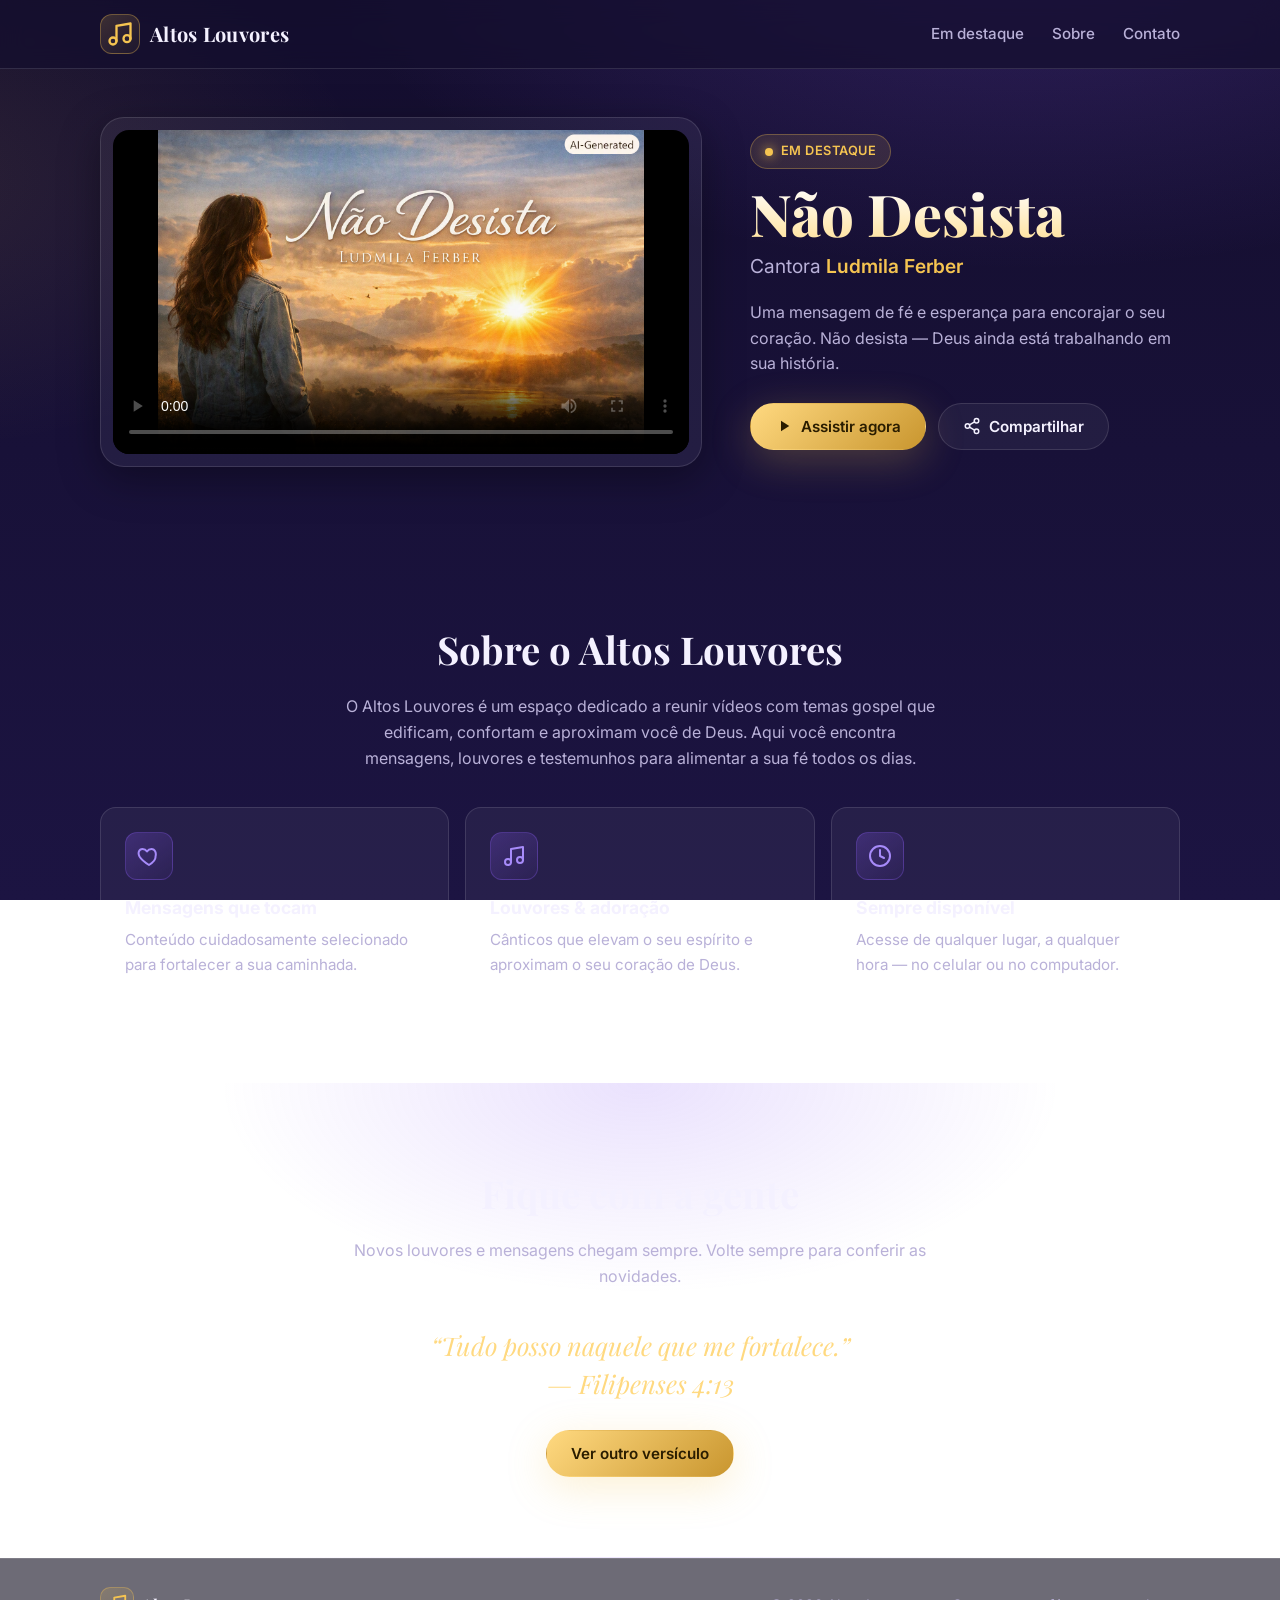
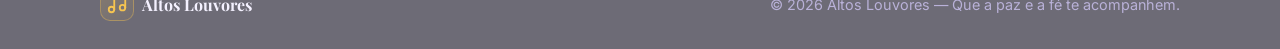
==== index.html @ 604c51ac "Adiciona site Altos Louvores com vídeo Não Desista - Ludmila Ferber - Página estática responsiva (mo" ====
<!DOCTYPE html>
<html lang="pt-BR">
<head>
  <meta charset="UTF-8" />
  <meta name="viewport" content="width=device-width, initial-scale=1.0" />
  <meta name="theme-color" content="#1a1238" />
  <title>Altos Louvores — Não Desista | Ludmila Ferber</title>
  <meta name="description" content="Altos Louvores: vídeos com temas gospel para tocar o seu coração. Assista agora 'Não Desista' com Ludmila Ferber." />
  <meta name="author" content="Altos Louvores" />

  <!-- Open Graph / redes sociais -->
  <meta property="og:type" content="video.other" />
  <meta property="og:title" content="Altos Louvores — Não Desista | Ludmila Ferber" />
  <meta property="og:description" content="Vídeos com temas gospel para tocar o seu coração. Assista agora 'Não Desista'." />
  <meta property="og:locale" content="pt_BR" />
  <meta property="og:site_name" content="Altos Louvores" />
  <meta property="og:image" content="assets/images/capa-nao-desista.jpg" />

  <link rel="icon" type="image/svg+xml" href="assets/favicon.svg" />

  <link rel="preconnect" href="https://fonts.googleapis.com" />
  <link rel="preconnect" href="https://fonts.gstatic.com" crossorigin />
  <link href="https://fonts.googleapis.com/css2?family=Playfair+Display:wght@600;700;800&family=Inter:wght@400;500;600;700&display=swap" rel="stylesheet" />

  <link rel="stylesheet" href="css/styles.css" />
</head>
<body>
  <!-- Cabeçalho / Navegação -->
  <header class="site-header" id="topo">
    <div class="container header-inner">
      <a href="#topo" class="logo" aria-label="Altos Louvores — Início">
        <span class="logo-mark" aria-hidden="true">
          <svg viewBox="0 0 24 24" width="28" height="28" fill="none" stroke="currentColor" stroke-width="2" stroke-linecap="round" stroke-linejoin="round">
            <path d="M9 18V5l12-2v13" />
            <circle cx="6" cy="18" r="3" />
            <circle cx="18" cy="16" r="3" />
          </svg>
        </span>
        <span class="logo-text">Altos Louvores</span>
      </a>

      <nav class="main-nav" aria-label="Navegação principal">
        <a href="#destaque">Em destaque</a>
        <a href="#sobre">Sobre</a>
        <a href="#contato">Contato</a>
      </nav>

      <button class="menu-toggle" id="menuToggle" aria-label="Abrir menu" aria-expanded="false" aria-controls="mobileNav">
        <span class="menu-bar"></span>
        <span class="menu-bar"></span>
        <span class="menu-bar"></span>
      </button>
    </div>

    <!-- Menu mobile -->
    <nav class="mobile-nav" id="mobileNav" aria-label="Navegação mobile" hidden>
      <a href="#destaque">Em destaque</a>
      <a href="#sobre">Sobre</a>
      <a href="#contato">Contato</a>
    </nav>
  </header>

  <main>
    <!-- Hero / Vídeo em destaque -->
    <section class="hero" id="destaque">
      <div class="container hero-grid">
        <div class="hero-player">
          <div class="video-card">
            <div class="video-wrapper">
              <video
                id="mainVideo"
                controls
                playsinline
                preload="metadata"
                poster="assets/images/capa-nao-desista.jpg"
              >
                <source src="assets/videos/nao-desista.mp4" type="video/mp4" />
                <track kind="subtitles" srclang="pt-BR" label="Português" />
                Seu navegador não suporta a reprodução de vídeos HTML5.
              </video>
            </div>
          </div>
        </div>

        <div class="hero-info">
          <p class="eyebrow"><span class="eyebrow-dot"></span> Em destaque</p>
          <h1 class="hero-title">Não Desista</h1>
          <p class="hero-artist">Cantora <strong>Ludmila Ferber</strong></p>
          <p class="hero-desc">
            Uma mensagem de fé e esperança para encorajar o seu coração.
            Não desista — Deus ainda está trabalhando em sua história.
          </p>

          <div class="hero-actions">
            <button class="btn btn-primary" data-action="play" type="button">
              <svg viewBox="0 0 24 24" width="18" height="18" fill="currentColor" aria-hidden="true"><path d="M8 5v14l11-7z"/></svg>
              <span>Assistir agora</span>
            </button>
            <button class="btn btn-ghost" data-action="share" type="button">
              <svg viewBox="0 0 24 24" width="18" height="18" fill="none" stroke="currentColor" stroke-width="2" stroke-linecap="round" stroke-linejoin="round" aria-hidden="true"><circle cx="18" cy="5" r="3"/><circle cx="6" cy="12" r="3"/><circle cx="18" cy="19" r="3"/><line x1="8.59" y1="13.51" x2="15.42" y2="17.49"/><line x1="15.41" y1="6.51" x2="8.59" y2="10.49"/></svg>
              <span>Compartilhar</span>
            </button>
          </div>
        </div>
      </div>
    </section>

    <!-- Sobre -->
    <section class="section" id="sobre">
      <div class="container">
        <h2 class="section-title">Sobre o Altos Louvores</h2>
        <p class="section-lead">
          O Altos Louvores é um espaço dedicado a reunir vídeos com temas gospel que edificam,
          confortam e aproximam você de Deus. Aqui você encontra mensagens, louvores e
          testemunhos para alimentar a sua fé todos os dias.
        </p>

        <div class="features">
          <article class="feature">
            <div class="feature-icon" aria-hidden="true">
              <svg viewBox="0 0 24 24" width="24" height="24" fill="none" stroke="currentColor" stroke-width="2" stroke-linecap="round" stroke-linejoin="round"><path d="M12 21s-7-4.35-9.5-8.5C.5 9 2 5 5.5 5c2 0 3.5 1 4.5 2.5C11 6 12.5 5 14.5 5 18 5 19.5 9 18.5 12.5 19 16.65 12 21 12 21z"/></svg>
            </div>
            <h3>Mensagens que tocam</h3>
            <p>Conteúdo cuidadosamente selecionado para fortalecer a sua caminhada.</p>
          </article>
          <article class="feature">
            <div class="feature-icon" aria-hidden="true">
              <svg viewBox="0 0 24 24" width="24" height="24" fill="none" stroke="currentColor" stroke-width="2" stroke-linecap="round" stroke-linejoin="round"><path d="M9 18V5l12-2v13"/><circle cx="6" cy="18" r="3"/><circle cx="18" cy="16" r="3"/></svg>
            </div>
            <h3>Louvores &amp; adoração</h3>
            <p>Cânticos que elevam o seu espírito e aproximam o seu coração de Deus.</p>
          </article>
          <article class="feature">
            <div class="feature-icon" aria-hidden="true">
              <svg viewBox="0 0 24 24" width="24" height="24" fill="none" stroke="currentColor" stroke-width="2" stroke-linecap="round" stroke-linejoin="round"><circle cx="12" cy="12" r="10"/><polyline points="12 6 12 12 16 14"/></svg>
            </div>
            <h3>Sempre disponível</h3>
            <p>Acesse de qualquer lugar, a qualquer hora — no celular ou no computador.</p>
          </article>
        </div>
      </div>
    </section>

    <!-- Contato / Chamada -->
    <section class="section section-alt" id="contato">
      <div class="container contact-inner">
        <h2 class="section-title">Fique com a gente</h2>
        <p class="section-lead">
          Novos louvores e mensagens chegam sempre. Volte sempre para conferir as novidades.
        </p>
        <p class="verse" id="dailyVerse">
          “Tudo posso naquele que me fortalece.” — Filipenses 4:13
        </p>
        <button class="btn btn-primary" data-action="new-verse" type="button">
          Ver outro versículo
        </button>
      </div>
    </section>
  </main>

  <!-- Rodapé -->
  <footer class="site-footer">
    <div class="container footer-inner">
      <div class="footer-brand">
        <span class="logo-mark small" aria-hidden="true">
          <svg viewBox="0 0 24 24" width="22" height="22" fill="none" stroke="currentColor" stroke-width="2" stroke-linecap="round" stroke-linejoin="round"><path d="M9 18V5l12-2v13"/><circle cx="6" cy="18" r="3"/><circle cx="18" cy="16" r="3"/></svg>
        </span>
        <span>Altos Louvores</span>
      </div>
      <p class="footer-text">© <span id="year"></span> Altos Louvores — Que a paz e a fé te acompanhem.</p>
    </div>
  </footer>

  <!-- Toast de feedback (compartilhar) -->
  <div class="toast" id="toast" role="status" aria-live="polite" hidden></div>

  <script src="js/main.js" defer></script>
</body>
</html>
---- css/styles.css ----
/* ==========================================================================
   Altos Louvores — Estilos
   Tema: gospel, elegante, quente (dourado sobre roxo profundo)
   Totalmente responsivo (mobile-first)
   ========================================================================== */

:root {
  /* Paleta */
  --bg: #140e2e;
  --bg-2: #1c1442;
  --bg-3: #241a52;
  --surface: rgba(255, 255, 255, 0.05);
  --surface-strong: rgba(255, 255, 255, 0.08);
  --border: rgba(255, 255, 255, 0.12);

  --text: #f4f1ff;
  --text-muted: #b9b1d8;

  --gold: #f5c451;
  --gold-soft: #ffd980;
  --gold-deep: #c9962f;
  --accent: #8b5cf6;
  --accent-2: #a78bfa;

  --shadow-sm: 0 4px 16px rgba(0, 0, 0, 0.25);
  --shadow-md: 0 12px 40px rgba(0, 0, 0, 0.35);
  --shadow-gold: 0 10px 40px rgba(245, 196, 81, 0.25);

  --radius-sm: 10px;
  --radius: 16px;
  --radius-lg: 24px;

  --container: 1120px;
  --header-h: 68px;

  --font-display: "Playfair Display", Georgia, "Times New Roman", serif;
  --font-body: "Inter", system-ui, -apple-system, "Segoe UI", Roboto, sans-serif;
}

/* Reset mínimo */
*, *::before, *::after { box-sizing: border-box; }
html { -webkit-text-size-adjust: 100%; scroll-behavior: smooth; }
body {
  margin: 0;
  font-family: var(--font-body);
  color: var(--text);
  background:
    radial-gradient(1200px 600px at 80% -10%, rgba(139, 92, 246, 0.25), transparent 60%),
    radial-gradient(900px 500px at -10% 20%, rgba(245, 196, 81, 0.10), transparent 55%),
    linear-gradient(180deg, var(--bg) 0%, var(--bg-2) 100%);
  background-attachment: fixed;
  line-height: 1.6;
  min-height: 100vh;
  overflow-x: hidden;
}
img, video, svg { display: block; max-width: 100%; }
a { color: inherit; text-decoration: none; }
button { font-family: inherit; cursor: pointer; }

.container {
  width: 100%;
  max-width: var(--container);
  margin-inline: auto;
  padding-inline: 20px;
}

/* ==========================================================================
   Cabeçalho
   ========================================================================== */
.site-header {
  position: sticky;
  top: 0;
  z-index: 50;
  backdrop-filter: blur(12px);
  -webkit-backdrop-filter: blur(12px);
  background: rgba(20, 14, 46, 0.72);
  border-bottom: 1px solid var(--border);
}
.header-inner {
  display: flex;
  align-items: center;
  justify-content: space-between;
  height: var(--header-h);
}
.logo {
  display: inline-flex;
  align-items: center;
  gap: 10px;
  color: var(--gold);
  font-family: var(--font-display);
  font-weight: 700;
  font-size: 1.25rem;
  letter-spacing: 0.3px;
}
.logo-mark {
  display: inline-grid;
  place-items: center;
  width: 40px;
  height: 40px;
  border-radius: 12px;
  background: linear-gradient(145deg, rgba(245, 196, 81, 0.18), rgba(245, 196, 81, 0.04));
  border: 1px solid rgba(245, 196, 81, 0.35);
  color: var(--gold);
}
.logo-mark.small { width: 34px; height: 34px; border-radius: 10px; }
.logo-text { color: var(--text); }

.main-nav { display: none; gap: 28px; }
.main-nav a {
  color: var(--text-muted);
  font-weight: 500;
  font-size: 0.95rem;
  transition: color 0.2s ease;
  position: relative;
}
.main-nav a:hover { color: var(--gold); }
.main-nav a::after {
  content: "";
  position: absolute;
  left: 0; bottom: -6px;
  width: 0; height: 2px;
  background: var(--gold);
  transition: width 0.25s ease;
}
.main-nav a:hover::after { width: 100%; }

/* Botão hambúrguer */
.menu-toggle {
  display: inline-flex;
  flex-direction: column;
  justify-content: center;
  gap: 5px;
  width: 44px;
  height: 44px;
  padding: 10px;
  background: transparent;
  border: 1px solid var(--border);
  border-radius: 12px;
}
.menu-bar {
  display: block;
  height: 2px;
  width: 100%;
  background: var(--text);
  border-radius: 2px;
  transition: transform 0.25s ease, opacity 0.2s ease;
}
.menu-toggle[aria-expanded="true"] .menu-bar:nth-child(1) { transform: translateY(7px) rotate(45deg); }
.menu-toggle[aria-expanded="true"] .menu-bar:nth-child(2) { opacity: 0; }
.menu-toggle[aria-expanded="true"] .menu-bar:nth-child(3) { transform: translateY(-7px) rotate(-45deg); }

/* Menu mobile */
.mobile-nav {
  display: flex;
  flex-direction: column;
  gap: 4px;
  padding: 12px 20px 20px;
  background: rgba(20, 14, 46, 0.96);
  border-bottom: 1px solid var(--border);
}
.mobile-nav[hidden] { display: none; }
.mobile-nav a {
  display: block;
  padding: 12px 14px;
  color: var(--text);
  border-radius: 10px;
  font-weight: 500;
  transition: background 0.2s ease;
}
.mobile-nav a:hover { background: var(--surface); color: var(--gold); }

/* ==========================================================================
   Hero / Vídeo em destaque
   ========================================================================== */
.hero {
  padding: 32px 0 56px;
}
.hero-grid {
  display: grid;
  gap: 28px;
  align-items: center;
}

.video-card {
  background: var(--surface);
  border: 1px solid var(--border);
  border-radius: var(--radius-lg);
  padding: 12px;
  box-shadow: var(--shadow-md);
}
.video-wrapper {
  position: relative;
  border-radius: var(--radius);
  overflow: hidden;
  background: #000;
  aspect-ratio: 16 / 9;
}
.video-wrapper video {
  width: 100%;
  height: 100%;
  object-fit: contain;
  background: #000;
  display: block;
}

/* Detalhes do destaque */
.hero-info { text-align: center; }
.eyebrow {
  display: inline-flex;
  align-items: center;
  gap: 8px;
  margin: 0 0 14px;
  padding: 6px 14px;
  font-size: 0.8rem;
  font-weight: 600;
  letter-spacing: 0.5px;
  text-transform: uppercase;
  color: var(--gold);
  background: rgba(245, 196, 81, 0.12);
  border: 1px solid rgba(245, 196, 81, 0.3);
  border-radius: 999px;
}
.eyebrow-dot {
  width: 8px; height: 8px;
  background: var(--gold);
  border-radius: 50%;
  box-shadow: 0 0 12px var(--gold);
  animation: pulse 2s infinite;
}
@keyframes pulse {
  0%, 100% { opacity: 1; transform: scale(1); }
  50% { opacity: 0.5; transform: scale(1.3); }
}

.hero-title {
  font-family: var(--font-display);
  font-weight: 800;
  font-size: clamp(2.2rem, 8vw, 3.6rem);
  line-height: 1.05;
  margin: 0 0 8px;
  background: linear-gradient(180deg, #fff, var(--gold-soft) 130%);
  -webkit-background-clip: text;
  background-clip: text;
  color: transparent;
}
.hero-artist {
  font-size: clamp(1rem, 4vw, 1.2rem);
  color: var(--text-muted);
  margin: 0 0 18px;
}
.hero-artist strong { color: var(--gold); font-weight: 600; }
.hero-desc {
  color: var(--text-muted);
  max-width: 52ch;
  margin: 0 auto 26px;
  font-size: 1rem;
}

.hero-actions {
  display: flex;
  flex-wrap: wrap;
  gap: 12px;
  justify-content: center;
}

/* Botões */
.btn {
  display: inline-flex;
  align-items: center;
  justify-content: center;
  gap: 8px;
  padding: 13px 24px;
  border-radius: 999px;
  font-weight: 600;
  font-size: 0.95rem;
  border: 1px solid transparent;
  transition: transform 0.15s ease, box-shadow 0.2s ease, background 0.2s ease;
  white-space: nowrap;
}
.btn:active { transform: translateY(1px); }
.btn svg { flex-shrink: 0; }

.btn-primary {
  background: linear-gradient(135deg, var(--gold-soft), var(--gold-deep));
  color: #2a1d00;
  box-shadow: var(--shadow-gold);
}
.btn-primary:hover { box-shadow: 0 14px 48px rgba(245, 196, 81, 0.4); transform: translateY(-1px); }

.btn-ghost {
  background: var(--surface);
  color: var(--text);
  border-color: var(--border);
}
.btn-ghost:hover { background: var(--surface-strong); border-color: rgba(245, 196, 81, 0.4); }

/* ==========================================================================
   Seções genéricas
   ========================================================================== */
.section { padding: 56px 0; }
.section-alt {
  background:
    radial-gradient(600px 300px at 50% 0%, rgba(139, 92, 246, 0.18), transparent 70%),
    rgba(255, 255, 255, 0.02);
  border-block: 1px solid var(--border);
}
.section-title {
  font-family: var(--font-display);
  font-weight: 700;
  font-size: clamp(1.6rem, 5vw, 2.4rem);
  text-align: center;
  margin: 0 0 14px;
}
.section-lead {
  text-align: center;
  color: var(--text-muted);
  max-width: 60ch;
  margin: 0 auto 36px;
}

/* Features */
.features {
  display: grid;
  gap: 16px;
  grid-template-columns: 1fr;
}
.feature {
  background: var(--surface);
  border: 1px solid var(--border);
  border-radius: var(--radius);
  padding: 24px;
  transition: transform 0.2s ease, border-color 0.2s ease;
}
.feature:hover { transform: translateY(-4px); border-color: rgba(245, 196, 81, 0.35); }
.feature-icon {
  display: inline-grid;
  place-items: center;
  width: 48px; height: 48px;
  border-radius: 12px;
  background: linear-gradient(145deg, rgba(139, 92, 246, 0.25), rgba(139, 92, 246, 0.05));
  border: 1px solid rgba(139, 92, 246, 0.3);
  color: var(--accent-2);
  margin-bottom: 14px;
}
.feature h3 { margin: 0 0 6px; font-size: 1.1rem; }
.feature p { margin: 0; color: var(--text-muted); font-size: 0.95rem; }

/* Contato */
.contact-inner { text-align: center; }
.verse {
  font-family: var(--font-display);
  font-style: italic;
  font-size: clamp(1.15rem, 4.5vw, 1.6rem);
  color: var(--gold-soft);
  max-width: 30ch;
  margin: 0 auto 28px;
  line-height: 1.5;
  min-height: 3em;
  transition: opacity 0.3s ease;
}

/* ==========================================================================
   Rodapé
   ========================================================================== */
.site-footer {
  border-top: 1px solid var(--border);
  background: rgba(13, 9, 28, 0.6);
  padding: 28px 0;
}
.footer-inner {
  display: flex;
  flex-direction: column;
  align-items: center;
  gap: 12px;
  text-align: center;
}
.footer-brand {
  display: inline-flex;
  align-items: center;
  gap: 8px;
  font-family: var(--font-display);
  font-weight: 700;
  color: var(--text);
}
.footer-text { margin: 0; color: var(--text-muted); font-size: 0.9rem; }

/* ==========================================================================
   Toast
   ========================================================================== */
.toast {
  position: fixed;
  left: 50%;
  bottom: 24px;
  transform: translateX(-50%) translateY(20px);
  background: rgba(28, 20, 66, 0.95);
  color: var(--text);
  border: 1px solid rgba(245, 196, 81, 0.4);
  padding: 12px 20px;
  border-radius: 999px;
  font-size: 0.9rem;
  font-weight: 500;
  box-shadow: var(--shadow-md);
  opacity: 0;
  pointer-events: none;
  transition: opacity 0.25s ease, transform 0.25s ease;
  z-index: 100;
  max-width: calc(100% - 32px);
}
.toast.show {
  opacity: 1;
  transform: translateX(-50%) translateY(0);
}

/* ==========================================================================
   Responsividade — Tablet (>= 640px)
   ========================================================================== */
@media (min-width: 640px) {
  .hero { padding: 48px 0 72px; }
  .features { grid-template-columns: repeat(2, 1fr); }
  .footer-inner { flex-direction: row; justify-content: space-between; text-align: left; }
}

/* ==========================================================================
   Responsividade — Desktop (>= 920px)
   ========================================================================== */
@media (min-width: 920px) {
  .main-nav { display: flex; }
  .menu-toggle { display: none; }
  .mobile-nav { display: none !important; }

  .hero-grid {
    grid-template-columns: 1.4fr 1fr;
    gap: 48px;
    text-align: left;
  }
  .hero-info { text-align: left; }
  .hero-actions { justify-content: flex-start; }
  .hero-desc { margin-inline: 0; }
  .eyebrow { margin-top: 0; }

  .features { grid-template-columns: repeat(3, 1fr); }
  .section { padding: 80px 0; }
}

/* Reduzir animações para quem prefere menos movimento */
@media (prefers-reduced-motion: reduce) {
  * { animation: none !important; transition: none !important; scroll-behavior: auto !important; }
}
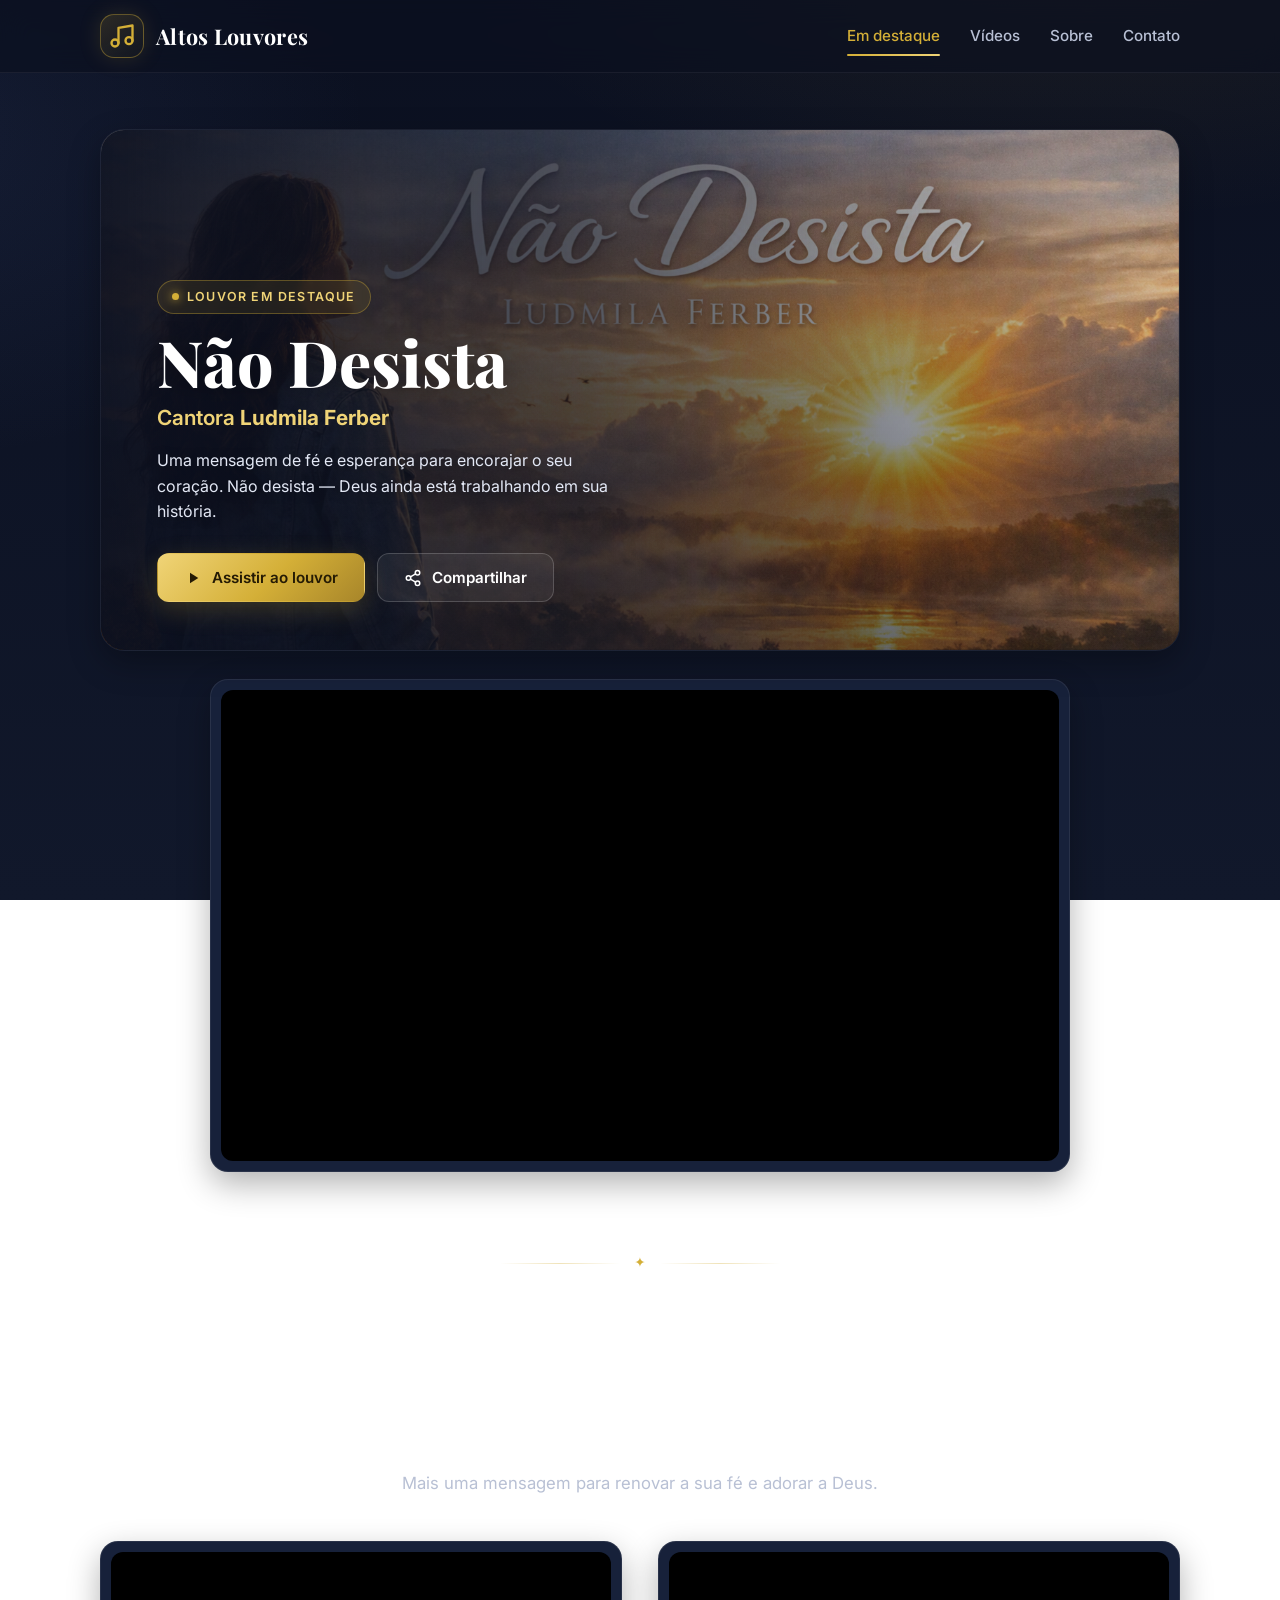
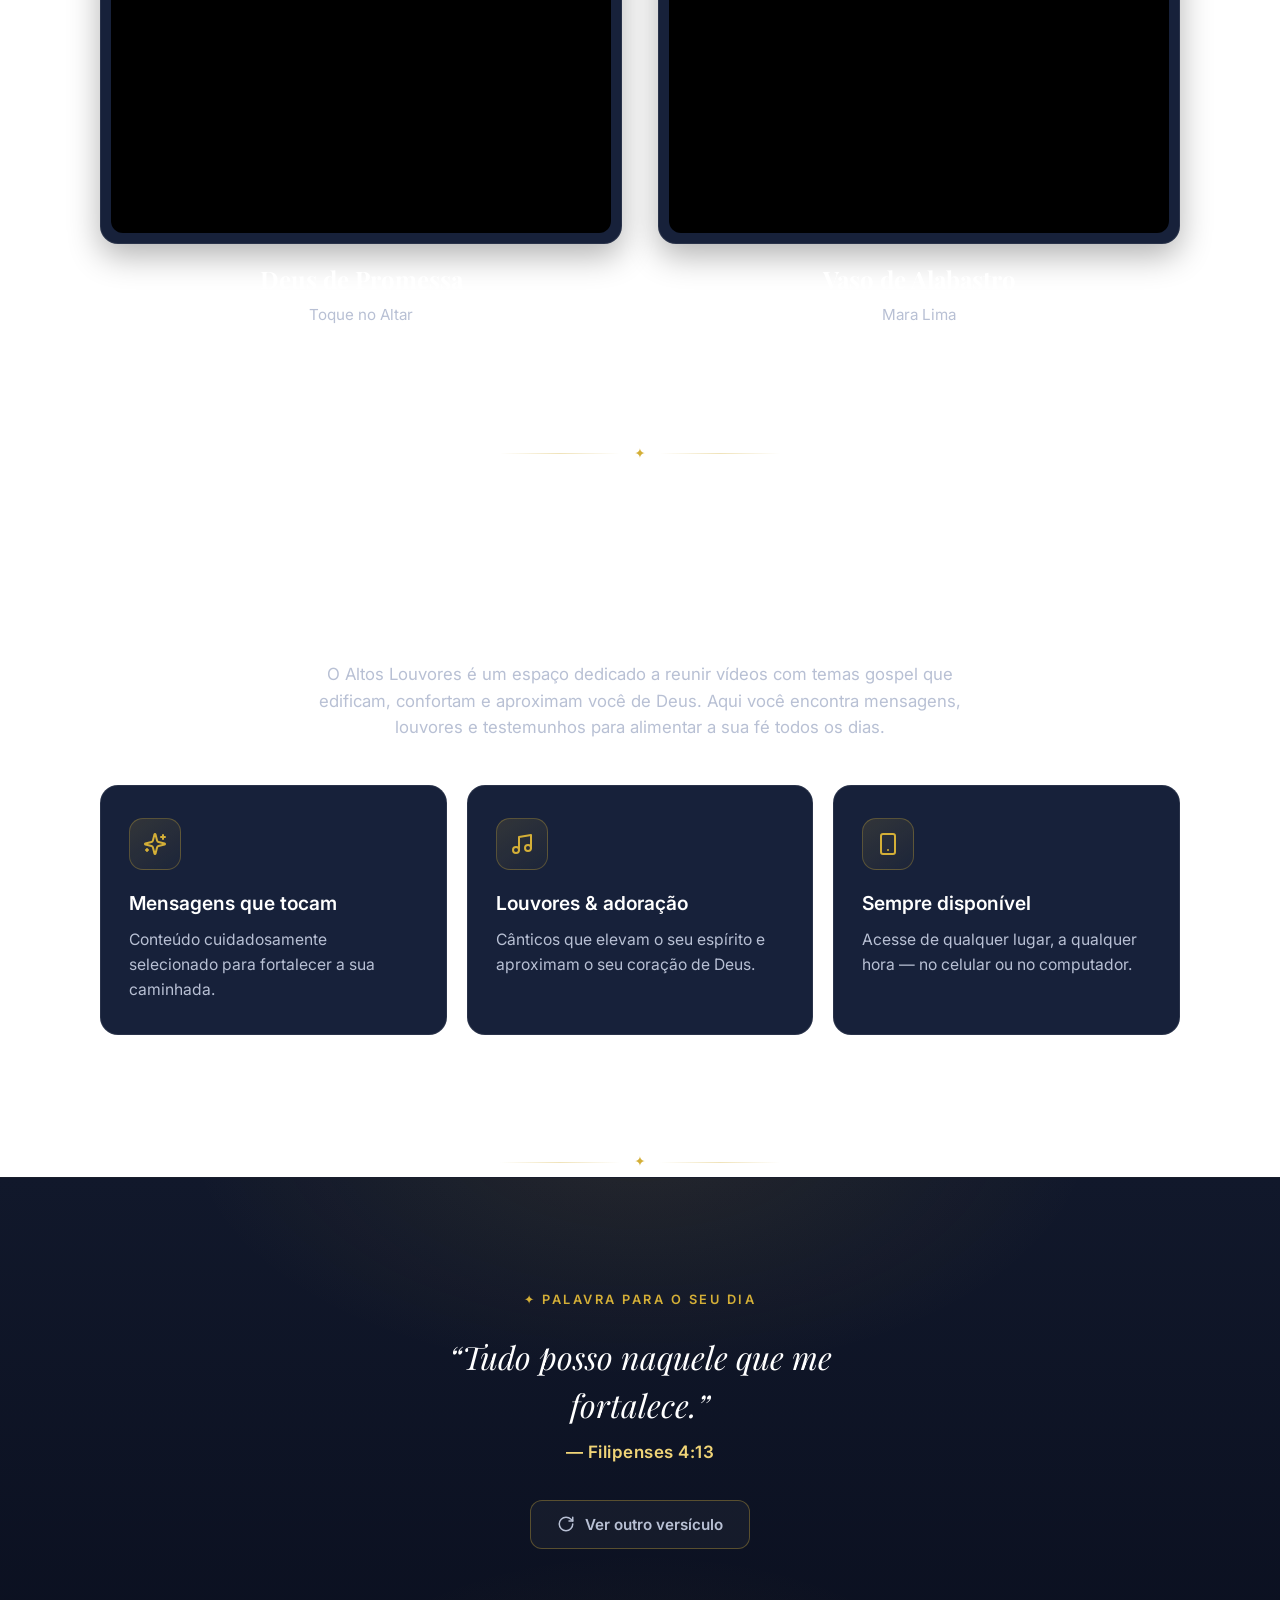
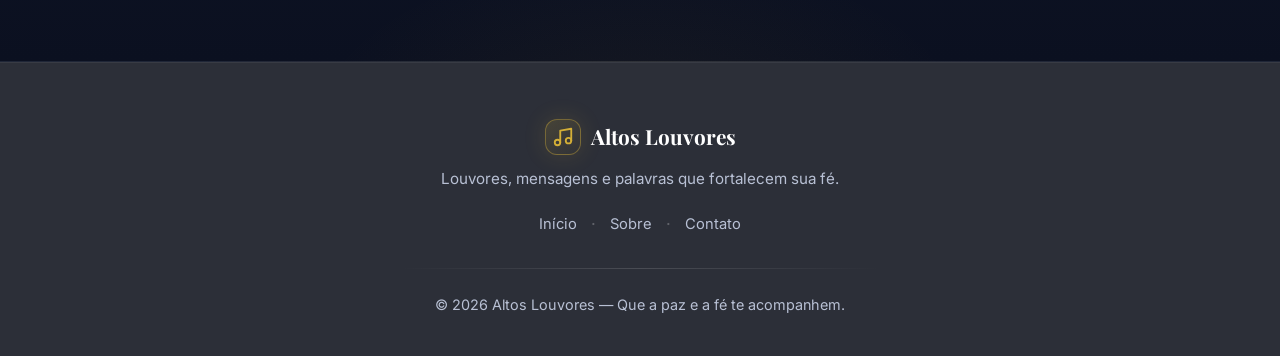
==== commit 5c339a17: "Migra vídeos para embeds do YouTube, adiciona novos louvores e renova o visual do site Substitui o v" ====
--- a/index.html
+++ b/index.html
@@ -4,14 +4,14 @@
   <meta charset="UTF-8" />
   <meta name="viewport" content="width=device-width, initial-scale=1.0" />
   <meta name="theme-color" content="#1a1238" />
-  <title>Altos Louvores — Não Desista | Ludmila Ferber</title>
-  <meta name="description" content="Altos Louvores: vídeos com temas gospel para tocar o seu coração. Assista agora 'Não Desista' com Ludmila Ferber." />
+  <title>Altos Louvores | Louvores, Mensagens e Versículos</title>
+  <meta name="description" content="Encontre louvores, mensagens de fé e versículos para fortalecer sua caminhada com Deus." />
   <meta name="author" content="Altos Louvores" />
 
   <!-- Open Graph / redes sociais -->
   <meta property="og:type" content="video.other" />
-  <meta property="og:title" content="Altos Louvores — Não Desista | Ludmila Ferber" />
-  <meta property="og:description" content="Vídeos com temas gospel para tocar o seu coração. Assista agora 'Não Desista'." />
+  <meta property="og:title" content="Altos Louvores | Louvores, Mensagens e Versículos" />
+  <meta property="og:description" content="Encontre louvores, mensagens de fé e versículos para fortalecer sua caminhada com Deus." />
   <meta property="og:locale" content="pt_BR" />
   <meta property="og:site_name" content="Altos Louvores" />
   <meta property="og:image" content="assets/images/capa-nao-desista.jpg" />
@@ -41,6 +41,7 @@
 
       <nav class="main-nav" aria-label="Navegação principal">
         <a href="#destaque">Em destaque</a>
+        <a href="#videos">Vídeos</a>
         <a href="#sobre">Sobre</a>
         <a href="#contato">Contato</a>
       </nav>
@@ -55,6 +56,7 @@
     <!-- Menu mobile -->
     <nav class="mobile-nav" id="mobileNav" aria-label="Navegação mobile" hidden>
       <a href="#destaque">Em destaque</a>
+      <a href="#videos">Vídeos</a>
       <a href="#sobre">Sobre</a>
       <a href="#contato">Contato</a>
     </nav>
@@ -63,47 +65,118 @@
   <main>
     <!-- Hero / Vídeo em destaque -->
     <section class="hero" id="destaque">
-      <div class="container hero-grid">
+      <div class="container">
+        <div class="hero-card">
+          <div class="hero-media">
+            <img
+              class="hero-poster"
+              src="assets/images/capa-nao-desista.jpg"
+              alt="Capa do louvor 'Não Desista', com Ludmila Ferber"
+            />
+            <div class="hero-overlay" aria-hidden="true"></div>
+          </div>
+
+          <div class="hero-content">
+            <p class="eyebrow"><span class="eyebrow-dot" aria-hidden="true"></span> Louvor em destaque</p>
+            <h1 class="hero-title">Não Desista</h1>
+            <p class="hero-artist">Cantora <strong>Ludmila Ferber</strong></p>
+            <p class="hero-desc">
+              Uma mensagem de fé e esperança para encorajar o seu coração.
+              Não desista — Deus ainda está trabalhando em sua história.
+            </p>
+
+            <div class="hero-actions">
+              <button class="btn btn-primary" data-action="play" type="button">
+                <svg viewBox="0 0 24 24" width="18" height="18" fill="currentColor" aria-hidden="true"><path d="M8 5v14l11-7z"/></svg>
+                <span>Assistir ao louvor</span>
+              </button>
+              <button class="btn btn-ghost" data-action="share" type="button">
+                <svg viewBox="0 0 24 24" width="18" height="18" fill="none" stroke="currentColor" stroke-width="2" stroke-linecap="round" stroke-linejoin="round" aria-hidden="true"><circle cx="18" cy="5" r="3"/><circle cx="6" cy="12" r="3"/><circle cx="18" cy="19" r="3"/><line x1="8.59" y1="13.51" x2="15.42" y2="17.49"/><line x1="15.41" y1="6.51" x2="8.59" y2="10.49"/></svg>
+                <span>Compartilhar</span>
+              </button>
+            </div>
+          </div>
+        </div>
+
         <div class="hero-player">
           <div class="video-card">
             <div class="video-wrapper">
-              <video
+              <iframe
                 id="mainVideo"
-                controls
-                playsinline
-                preload="metadata"
-                poster="assets/images/capa-nao-desista.jpg"
-              >
-                <source src="assets/videos/nao-desista.mp4" type="video/mp4" />
-                <track kind="subtitles" srclang="pt-BR" label="Português" />
-                Seu navegador não suporta a reprodução de vídeos HTML5.
-              </video>
+                width="891"
+                height="668"
+                src="https://www.youtube.com/embed/5sr2MvvSLVI"
+                title="Ludmila Ferber - Não Desista"
+                frameborder="0"
+                allow="accelerometer; autoplay; clipboard-write; encrypted-media; gyroscope; picture-in-picture; web-share"
+                referrerpolicy="strict-origin-when-cross-origin"
+                allowfullscreen
+              ></iframe>
             </div>
           </div>
         </div>
-
-        <div class="hero-info">
-          <p class="eyebrow"><span class="eyebrow-dot"></span> Em destaque</p>
-          <h1 class="hero-title">Não Desista</h1>
-          <p class="hero-artist">Cantora <strong>Ludmila Ferber</strong></p>
-          <p class="hero-desc">
-            Uma mensagem de fé e esperança para encorajar o seu coração.
-            Não desista — Deus ainda está trabalhando em sua história.
-          </p>
-
-          <div class="hero-actions">
-            <button class="btn btn-primary" data-action="play" type="button">
-              <svg viewBox="0 0 24 24" width="18" height="18" fill="currentColor" aria-hidden="true"><path d="M8 5v14l11-7z"/></svg>
-              <span>Assistir agora</span>
-            </button>
-            <button class="btn btn-ghost" data-action="share" type="button">
-              <svg viewBox="0 0 24 24" width="18" height="18" fill="none" stroke="currentColor" stroke-width="2" stroke-linecap="round" stroke-linejoin="round" aria-hidden="true"><circle cx="18" cy="5" r="3"/><circle cx="6" cy="12" r="3"/><circle cx="18" cy="19" r="3"/><line x1="8.59" y1="13.51" x2="15.42" y2="17.49"/><line x1="15.41" y1="6.51" x2="8.59" y2="10.49"/></svg>
-              <span>Compartilhar</span>
-            </button>
-          </div>
-        </div>
-      </div>
-    </section>
+      </div>
+    </section>
+
+    <div class="section-divider" aria-hidden="true"><span></span><i>✦</i><span></span></div>
+
+    <!-- Mais vídeos -->
+    <section class="section" id="videos">
+      <div class="container">
+        <h2 class="section-title">Mais louvores</h2>
+        <p class="section-lead">
+          Mais uma mensagem para renovar a sua fé e adorar a Deus.
+        </p>
+
+        <div class="videos-grid">
+          <article class="video-item">
+            <div class="video-card">
+              <div class="video-wrapper">
+                <iframe
+                  id="videoDeusPromessa"
+                  width="1059"
+                  height="595"
+                  src="https://www.youtube.com/embed/s74NutG8K5c"
+                  title="Deus de Promessas - Toque no Altar - Letra"
+                  frameborder="0"
+                  allow="accelerometer; autoplay; clipboard-write; encrypted-media; gyroscope; picture-in-picture; web-share"
+                  referrerpolicy="strict-origin-when-cross-origin"
+                  allowfullscreen
+                ></iframe>
+              </div>
+            </div>
+            <div class="video-meta">
+              <h3>Deus de Promessa</h3>
+              <p class="video-artist">Toque no Altar</p>
+            </div>
+          </article>
+
+          <article class="video-item">
+            <div class="video-card">
+              <div class="video-wrapper">
+                <iframe
+                  id="videoVasoAlabastro"
+                  width="1059"
+                  height="595"
+                  src="https://www.youtube.com/embed/dpcqEzB7JmU"
+                  title="Vaso de Alabastro - Mara Lima cantado com letra"
+                  frameborder="0"
+                  allow="accelerometer; autoplay; clipboard-write; encrypted-media; gyroscope; picture-in-picture; web-share"
+                  referrerpolicy="strict-origin-when-cross-origin"
+                  allowfullscreen
+                ></iframe>
+              </div>
+            </div>
+            <div class="video-meta">
+              <h3>Vaso de Alabastro</h3>
+              <p class="video-artist">Mara Lima</p>
+            </div>
+          </article>
+        </div>
+      </div>
+    </section>
+
+    <div class="section-divider" aria-hidden="true"><span></span><i>✦</i><span></span></div>
 
     <!-- Sobre -->
     <section class="section" id="sobre">
@@ -118,7 +191,7 @@
         <div class="features">
           <article class="feature">
             <div class="feature-icon" aria-hidden="true">
-              <svg viewBox="0 0 24 24" width="24" height="24" fill="none" stroke="currentColor" stroke-width="2" stroke-linecap="round" stroke-linejoin="round"><path d="M12 21s-7-4.35-9.5-8.5C.5 9 2 5 5.5 5c2 0 3.5 1 4.5 2.5C11 6 12.5 5 14.5 5 18 5 19.5 9 18.5 12.5 19 16.65 12 21 12 21z"/></svg>
+              <svg viewBox="0 0 24 24" width="24" height="24" fill="none" stroke="currentColor" stroke-width="2" stroke-linecap="round" stroke-linejoin="round"><path d="M9.937 15.5A2 2 0 0 0 8.5 14.063l-6.135-1.582a.5.5 0 0 1 0-.962L8.5 9.936A2 2 0 0 0 9.937 8.5l1.582-6.135a.5.5 0 0 1 .963 0L14.063 8.5A2 2 0 0 0 15.5 9.937l6.135 1.581a.5.5 0 0 1 0 .964L15.5 14.063a2 2 0 0 0-1.437 1.437l-1.582 6.135a.5.5 0 0 1-.963 0z"/><path d="M20 3v4"/><path d="M22 5h-4"/><path d="M4 17v2"/><path d="M5 18H3"/></svg>
             </div>
             <h3>Mensagens que tocam</h3>
             <p>Conteúdo cuidadosamente selecionado para fortalecer a sua caminhada.</p>
@@ -132,7 +205,7 @@
           </article>
           <article class="feature">
             <div class="feature-icon" aria-hidden="true">
-              <svg viewBox="0 0 24 24" width="24" height="24" fill="none" stroke="currentColor" stroke-width="2" stroke-linecap="round" stroke-linejoin="round"><circle cx="12" cy="12" r="10"/><polyline points="12 6 12 12 16 14"/></svg>
+              <svg viewBox="0 0 24 24" width="24" height="24" fill="none" stroke="currentColor" stroke-width="2" stroke-linecap="round" stroke-linejoin="round"><rect width="14" height="20" x="5" y="2" rx="2" ry="2"/><path d="M12 18h.01"/></svg>
             </div>
             <h3>Sempre disponível</h3>
             <p>Acesse de qualquer lugar, a qualquer hora — no celular ou no computador.</p>
@@ -141,18 +214,17 @@
       </div>
     </section>
 
-    <!-- Contato / Chamada -->
-    <section class="section section-alt" id="contato">
+    <div class="section-divider" aria-hidden="true"><span></span><i>✦</i><span></span></div>
+
+    <!-- Versículo do dia -->
+    <section class="section section-verse" id="contato">
       <div class="container contact-inner">
-        <h2 class="section-title">Fique com a gente</h2>
-        <p class="section-lead">
-          Novos louvores e mensagens chegam sempre. Volte sempre para conferir as novidades.
-        </p>
-        <p class="verse" id="dailyVerse">
-          “Tudo posso naquele que me fortalece.” — Filipenses 4:13
-        </p>
-        <button class="btn btn-primary" data-action="new-verse" type="button">
-          Ver outro versículo
+        <p class="verse-eyebrow" aria-hidden="true">✦ Palavra para o seu dia</p>
+        <p class="verse" id="dailyVerse">“Tudo posso naquele que me fortalece.”</p>
+        <p class="verse-ref" id="dailyVerseRef">— Filipenses 4:13</p>
+        <button class="btn btn-verse" data-action="new-verse" type="button">
+          <svg viewBox="0 0 24 24" width="18" height="18" fill="none" stroke="currentColor" stroke-width="2" stroke-linecap="round" stroke-linejoin="round" aria-hidden="true"><path d="M21 12a9 9 0 1 1-9-9c2.52 0 4.93 1 6.74 2.74L21 8"/><path d="M21 3v5h-5"/></svg>
+          <span>Ver outro versículo</span>
         </button>
       </div>
     </section>
@@ -160,13 +232,22 @@
 
   <!-- Rodapé -->
   <footer class="site-footer">
-    <div class="container footer-inner">
-      <div class="footer-brand">
+    <div class="container">
+      <p class="footer-brand">
         <span class="logo-mark small" aria-hidden="true">
           <svg viewBox="0 0 24 24" width="22" height="22" fill="none" stroke="currentColor" stroke-width="2" stroke-linecap="round" stroke-linejoin="round"><path d="M9 18V5l12-2v13"/><circle cx="6" cy="18" r="3"/><circle cx="18" cy="16" r="3"/></svg>
         </span>
         <span>Altos Louvores</span>
-      </div>
+      </p>
+      <p class="footer-tagline">Louvores, mensagens e palavras que fortalecem sua fé.</p>
+      <nav class="footer-nav" aria-label="Links do rodapé">
+        <a href="#topo">Início</a>
+        <span aria-hidden="true">·</span>
+        <a href="#sobre">Sobre</a>
+        <span aria-hidden="true">·</span>
+        <a href="#contato">Contato</a>
+      </nav>
+      <div class="footer-divider" aria-hidden="true"></div>
       <p class="footer-text">© <span id="year"></span> Altos Louvores — Que a paz e a fé te acompanhem.</p>
     </div>
   </footer>
--- a/css/styles.css
+++ b/css/styles.css
@@ -1,37 +1,33 @@
 /* ==========================================================================
    Altos Louvores — Estilos
-   Tema: gospel, elegante, quente (dourado sobre roxo profundo)
+   Portal cristão moderno: azul profundo + dourado, estética cinematográfica
    Totalmente responsivo (mobile-first)
    ========================================================================== */
 
 :root {
-  /* Paleta */
-  --bg: #140e2e;
-  --bg-2: #1c1442;
-  --bg-3: #241a52;
-  --surface: rgba(255, 255, 255, 0.05);
-  --surface-strong: rgba(255, 255, 255, 0.08);
-  --border: rgba(255, 255, 255, 0.12);
-
-  --text: #f4f1ff;
-  --text-muted: #b9b1d8;
-
-  --gold: #f5c451;
-  --gold-soft: #ffd980;
-  --gold-deep: #c9962f;
-  --accent: #8b5cf6;
-  --accent-2: #a78bfa;
-
-  --shadow-sm: 0 4px 16px rgba(0, 0, 0, 0.25);
-  --shadow-md: 0 12px 40px rgba(0, 0, 0, 0.35);
-  --shadow-gold: 0 10px 40px rgba(245, 196, 81, 0.25);
+  /* Paleta (SPEC) */
+  --bg: #0B1020;            /* fundo principal */
+  --bg-2: #11182B;          /* fundo secundário */
+  --surface: #17213A;       /* superfície / cards */
+  --border: rgba(255, 255, 255, 0.10);
+
+  --text: #FFFFFF;
+  --text-muted: #B8C0D4;
+
+  --gold: #D4AF37;
+  --gold-soft: #F0D477;
+  --gold-deep: #a8862a;
+
+  --shadow-sm: 0 2px 10px rgba(0, 0, 0, 0.18);
+  --shadow-md: 0 12px 32px rgba(0, 0, 0, 0.30);
+  --shadow-gold: 0 8px 26px rgba(212, 175, 55, 0.22);
 
   --radius-sm: 10px;
-  --radius: 16px;
+  --radius: 18px;
   --radius-lg: 24px;
 
   --container: 1120px;
-  --header-h: 68px;
+  --header-h: 72px;
 
   --font-display: "Playfair Display", Georgia, "Times New Roman", serif;
   --font-body: "Inter", system-ui, -apple-system, "Segoe UI", Roboto, sans-serif;
@@ -43,19 +39,27 @@
 body {
   margin: 0;
   font-family: var(--font-body);
+  font-size: 17px;
+  line-height: 1.6;
   color: var(--text);
   background:
-    radial-gradient(1200px 600px at 80% -10%, rgba(139, 92, 246, 0.25), transparent 60%),
-    radial-gradient(900px 500px at -10% 20%, rgba(245, 196, 81, 0.10), transparent 55%),
+    radial-gradient(1100px 520px at 85% -10%, rgba(212, 175, 55, 0.09), transparent 60%),
+    radial-gradient(900px 600px at -10% 15%, rgba(70, 92, 150, 0.16), transparent 55%),
     linear-gradient(180deg, var(--bg) 0%, var(--bg-2) 100%);
   background-attachment: fixed;
-  line-height: 1.6;
   min-height: 100vh;
   overflow-x: hidden;
 }
 img, video, svg { display: block; max-width: 100%; }
 a { color: inherit; text-decoration: none; }
 button { font-family: inherit; cursor: pointer; }
+
+/* Foco visível (teclado) */
+:focus-visible {
+  outline: 2px solid var(--gold);
+  outline-offset: 3px;
+  border-radius: 4px;
+}
 
 .container {
   width: 100%;
@@ -71,58 +75,70 @@
   position: sticky;
   top: 0;
   z-index: 50;
-  backdrop-filter: blur(12px);
-  -webkit-backdrop-filter: blur(12px);
-  background: rgba(20, 14, 46, 0.72);
-  border-bottom: 1px solid var(--border);
+  backdrop-filter: blur(14px);
+  -webkit-backdrop-filter: blur(14px);
+  background: rgba(11, 16, 32, 0.65);
+  border-bottom: 1px solid rgba(255, 255, 255, 0.06);
+  transition: background 0.3s ease, box-shadow 0.3s ease;
+}
+.site-header.is-scrolled {
+  background: rgba(11, 16, 32, 0.90);
+  box-shadow: 0 6px 24px rgba(0, 0, 0, 0.25);
 }
 .header-inner {
   display: flex;
   align-items: center;
   justify-content: space-between;
   height: var(--header-h);
-}
+  transition: height 0.3s ease;
+}
+.site-header.is-scrolled .header-inner { height: 58px; }
+
 .logo {
   display: inline-flex;
   align-items: center;
-  gap: 10px;
+  gap: 12px;
   color: var(--gold);
   font-family: var(--font-display);
   font-weight: 700;
-  font-size: 1.25rem;
+  font-size: 1.35rem;
   letter-spacing: 0.3px;
 }
 .logo-mark {
   display: inline-grid;
   place-items: center;
-  width: 40px;
-  height: 40px;
-  border-radius: 12px;
-  background: linear-gradient(145deg, rgba(245, 196, 81, 0.18), rgba(245, 196, 81, 0.04));
-  border: 1px solid rgba(245, 196, 81, 0.35);
+  width: 44px;
+  height: 44px;
+  border-radius: 14px;
+  background: linear-gradient(145deg, rgba(212, 175, 55, 0.16), rgba(212, 175, 55, 0.03));
+  border: 1px solid rgba(212, 175, 55, 0.40);
   color: var(--gold);
-}
-.logo-mark.small { width: 34px; height: 34px; border-radius: 10px; }
+  box-shadow: 0 0 22px rgba(212, 175, 55, 0.15);
+}
+.logo-mark.small { width: 36px; height: 36px; border-radius: 12px; }
 .logo-text { color: var(--text); }
 
-.main-nav { display: none; gap: 28px; }
+.main-nav { display: none; gap: 30px; }
 .main-nav a {
   color: var(--text-muted);
   font-weight: 500;
   font-size: 0.95rem;
+  position: relative;
   transition: color 0.2s ease;
-  position: relative;
-}
-.main-nav a:hover { color: var(--gold); }
+}
+.main-nav a:hover { color: var(--text); }
 .main-nav a::after {
   content: "";
   position: absolute;
-  left: 0; bottom: -6px;
+  left: 0; bottom: -8px;
   width: 0; height: 2px;
-  background: var(--gold);
+  border-radius: 2px;
+  background: linear-gradient(90deg, var(--gold), var(--gold-soft));
   transition: width 0.25s ease;
 }
-.main-nav a:hover::after { width: 100%; }
+.main-nav a:hover::after,
+.main-nav a.active::after { width: 100%; }
+.main-nav a.active { color: var(--gold); }
 
 /* Botão hambúrguer */
 .menu-toggle {
@@ -130,13 +146,15 @@
   flex-direction: column;
   justify-content: center;
   gap: 5px;
-  width: 44px;
-  height: 44px;
-  padding: 10px;
+  width: 46px;
+  height: 46px;
+  padding: 11px;
   background: transparent;
   border: 1px solid var(--border);
   border-radius: 12px;
-}
+  transition: border-color 0.2s ease;
+}
+.menu-toggle:hover { border-color: rgba(212, 175, 55, 0.5); }
 .menu-bar {
   display: block;
   height: 2px;
@@ -154,43 +172,231 @@
   display: flex;
   flex-direction: column;
   gap: 4px;
-  padding: 12px 20px 20px;
-  background: rgba(20, 14, 46, 0.96);
+  padding: 12px 20px 22px;
+  background: rgba(11, 16, 32, 0.97);
   border-bottom: 1px solid var(--border);
 }
 .mobile-nav[hidden] { display: none; }
+.mobile-nav:not([hidden]) { animation: navIn 0.25s ease; }
+@keyframes navIn {
+  from { opacity: 0; transform: translateY(-8px); }
+  to   { opacity: 1; transform: translateY(0); }
+}
 .mobile-nav a {
   display: block;
-  padding: 12px 14px;
+  padding: 13px 14px;
+  border-radius: 12px;
   color: var(--text);
-  border-radius: 10px;
   font-weight: 500;
-  transition: background 0.2s ease;
+  transition: background 0.2s ease, color 0.2s ease;
 }
 .mobile-nav a:hover { background: var(--surface); color: var(--gold); }
-
-/* ==========================================================================
-   Hero / Vídeo em destaque
-   ========================================================================== */
-.hero {
-  padding: 32px 0 56px;
-}
-.hero-grid {
-  display: grid;
-  gap: 28px;
+.mobile-nav a.active { color: var(--gold); }
+
+/* ==========================================================================
+   Hero — destaque cinematográfico
+   ========================================================================== */
+.hero { padding: 28px 0 44px; }
+.hero-card {
+  position: relative;
+  display: flex;
+  align-items: flex-end;
+  min-height: clamp(420px, 58vh, 560px);
+  border-radius: var(--radius-lg);
+  overflow: hidden;
+  border: 1px solid rgba(255, 255, 255, 0.06);
+  box-shadow: var(--shadow-md);
+}
+.hero-media { position: absolute; inset: 0; }
+.hero-poster {
+  width: 100%;
+  height: 100%;
+  object-fit: cover;
+  animation: heroZoom 1.2s ease both;
+}
+@keyframes heroZoom {
+  from { opacity: 0.6; transform: scale(1.06); }
+  to   { opacity: 1; transform: scale(1); }
+}
+.hero-overlay {
+  position: absolute;
+  inset: 0;
+  background:
+    linear-gradient(180deg, rgba(11, 16, 32, 0.30) 0%, rgba(11, 16, 32, 0.92) 82%),
+    linear-gradient(0deg, rgba(11, 16, 32, 0.45) 0%, transparent 55%);
+}
+.hero-content {
+  position: relative;
+  z-index: 1;
+  max-width: 680px;
+  padding: 40px 28px 34px;
+}
+.hero-content > * { animation: fadeUp 0.6s ease both; }
+.hero-content > *:nth-child(1) { animation-delay: 0.05s; }
+.hero-content > *:nth-child(2) { animation-delay: 0.15s; }
+.hero-content > *:nth-child(3) { animation-delay: 0.25s; }
+.hero-content > *:nth-child(4) { animation-delay: 0.35s; }
+.hero-content > *:nth-child(5) { animation-delay: 0.45s; }
+@keyframes fadeUp {
+  from { opacity: 0; transform: translateY(14px); }
+  to   { opacity: 1; transform: translateY(0); }
+}
+
+.eyebrow {
+  display: inline-flex;
   align-items: center;
-}
-
+  gap: 8px;
+  margin: 0 0 14px;
+  padding: 6px 14px;
+  font-size: 0.78rem;
+  font-weight: 600;
+  letter-spacing: 1.2px;
+  text-transform: uppercase;
+  color: var(--gold-soft);
+  background: rgba(212, 175, 55, 0.10);
+  border: 1px solid rgba(212, 175, 55, 0.35);
+  border-radius: 999px;
+  backdrop-filter: blur(4px);
+  -webkit-backdrop-filter: blur(4px);
+}
+.eyebrow-dot {
+  width: 7px;
+  height: 7px;
+  border-radius: 50%;
+  background: var(--gold);
+  box-shadow: 0 0 10px var(--gold);
+  animation: pulse 2.4s infinite;
+}
+@keyframes pulse {
+  0%, 100% { opacity: 1; transform: scale(1); }
+  50%      { opacity: 0.55; transform: scale(1.25); }
+}
+
+.hero-title {
+  font-family: var(--font-display);
+  font-weight: 800;
+  font-size: clamp(2.4rem, 7vw, 4rem);
+  line-height: 1.05;
+  margin: 0 0 6px;
+  color: #fff;
+  text-shadow: 0 2px 24px rgba(0, 0, 0, 0.35);
+}
+.hero-artist {
+  font-size: clamp(1.05rem, 3.5vw, 1.3rem);
+  font-weight: 600;
+  color: var(--gold-soft);
+  margin: 0 0 14px;
+}
+.hero-artist strong { color: var(--gold-soft); font-weight: 700; }
+.hero-desc {
+  color: #e3e8f5;
+  max-width: 46ch;
+  margin: 0 0 28px;
+  font-size: 1rem;
+  text-shadow: 0 1px 12px rgba(0, 0, 0, 0.40);
+}
+
+.hero-actions {
+  display: flex;
+  flex-wrap: wrap;
+  gap: 12px;
+}
+
+/* Player do destaque (abaixo do banner) */
+.hero-player { margin-top: 28px; }
+
+/* ==========================================================================
+   Botões
+   ========================================================================== */
+.btn {
+  display: inline-flex;
+  align-items: center;
+  justify-content: center;
+  gap: 10px;
+  padding: 14px 26px;
+  border-radius: 12px;
+  font-weight: 600;
+  font-size: 0.95rem;
+  border: 1px solid transparent;
+  white-space: nowrap;
+  transition: transform 0.2s ease, box-shadow 0.2s ease, background 0.2s ease, border-color 0.2s ease, color 0.2s ease;
+}
+.btn svg { flex-shrink: 0; transition: transform 0.2s ease; }
+.btn:active { transform: translateY(1px); }
+
+.btn-primary {
+  background: linear-gradient(135deg, var(--gold-soft), var(--gold) 55%, var(--gold-deep));
+  color: #241a04;
+  box-shadow: var(--shadow-gold);
+}
+.btn-primary:hover {
+  transform: translateY(-2px);
+  box-shadow: 0 12px 32px rgba(212, 175, 55, 0.35);
+}
+.btn-primary:hover svg { transform: translateX(2px); }
+
+.btn-ghost {
+  background: rgba(255, 255, 255, 0.06);
+  color: var(--text);
+  border-color: rgba(255, 255, 255, 0.18);
+  backdrop-filter: blur(4px);
+  -webkit-backdrop-filter: blur(4px);
+}
+.btn-ghost:hover {
+  transform: translateY(-2px);
+  border-color: var(--gold);
+  color: var(--gold-soft);
+}
+
+/* ==========================================================================
+   Seções genéricas
+   ========================================================================== */
+.section { padding: 64px 0; }
+.section-title {
+  font-family: var(--font-display);
+  font-weight: 700;
+  font-size: clamp(2rem, 5vw, 2.5rem);
+  text-align: center;
+  margin: 0 0 16px;
+}
+.section-lead {
+  text-align: center;
+  color: var(--text-muted);
+  max-width: 60ch;
+  margin: 0 auto 44px;
+  font-size: 1.05rem;
+}
+
+/* Divisores de seção */
+.section-divider {
+  display: flex;
+  align-items: center;
+  justify-content: center;
+  gap: 14px;
+  padding: 4px 20px;
+}
+.section-divider span {
+  height: 1px;
+  width: min(120px, 20vw);
+  background: linear-gradient(90deg, transparent, rgba(212, 175, 55, 0.35), transparent);
+}
+.section-divider i {
+  font-style: normal;
+  font-size: 0.85rem;
+  color: var(--gold);
+}
+
+/* Cards de vídeo / player */
 .video-card {
   background: var(--surface);
-  border: 1px solid var(--border);
-  border-radius: var(--radius-lg);
-  padding: 12px;
+  border: 1px solid rgba(255, 255, 255, 0.08);
+  border-radius: var(--radius);
+  padding: 10px;
   box-shadow: var(--shadow-md);
 }
 .video-wrapper {
   position: relative;
-  border-radius: var(--radius);
+  border-radius: calc(var(--radius) - 6px);
   overflow: hidden;
   background: #000;
   aspect-ratio: 16 / 9;
@@ -202,185 +408,173 @@
   background: #000;
   display: block;
 }
-
-/* Detalhes do destaque */
-.hero-info { text-align: center; }
-.eyebrow {
-  display: inline-flex;
-  align-items: center;
-  gap: 8px;
-  margin: 0 0 14px;
-  padding: 6px 14px;
-  font-size: 0.8rem;
-  font-weight: 600;
-  letter-spacing: 0.5px;
-  text-transform: uppercase;
-  color: var(--gold);
-  background: rgba(245, 196, 81, 0.12);
-  border: 1px solid rgba(245, 196, 81, 0.3);
-  border-radius: 999px;
-}
-.eyebrow-dot {
-  width: 8px; height: 8px;
-  background: var(--gold);
-  border-radius: 50%;
-  box-shadow: 0 0 12px var(--gold);
-  animation: pulse 2s infinite;
-}
-@keyframes pulse {
-  0%, 100% { opacity: 1; transform: scale(1); }
-  50% { opacity: 0.5; transform: scale(1.3); }
-}
-
-.hero-title {
-  font-family: var(--font-display);
-  font-weight: 800;
-  font-size: clamp(2.2rem, 8vw, 3.6rem);
-  line-height: 1.05;
-  margin: 0 0 8px;
-  background: linear-gradient(180deg, #fff, var(--gold-soft) 130%);
-  -webkit-background-clip: text;
-  background-clip: text;
-  color: transparent;
-}
-.hero-artist {
-  font-size: clamp(1rem, 4vw, 1.2rem);
-  color: var(--text-muted);
-  margin: 0 0 18px;
-}
-.hero-artist strong { color: var(--gold); font-weight: 600; }
-.hero-desc {
-  color: var(--text-muted);
-  max-width: 52ch;
-  margin: 0 auto 26px;
-  font-size: 1rem;
-}
-
-.hero-actions {
-  display: flex;
-  flex-wrap: wrap;
-  gap: 12px;
-  justify-content: center;
-}
-
-/* Botões */
-.btn {
-  display: inline-flex;
-  align-items: center;
-  justify-content: center;
-  gap: 8px;
-  padding: 13px 24px;
-  border-radius: 999px;
-  font-weight: 600;
-  font-size: 0.95rem;
-  border: 1px solid transparent;
-  transition: transform 0.15s ease, box-shadow 0.2s ease, background 0.2s ease;
-  white-space: nowrap;
-}
-.btn:active { transform: translateY(1px); }
-.btn svg { flex-shrink: 0; }
-
-.btn-primary {
-  background: linear-gradient(135deg, var(--gold-soft), var(--gold-deep));
-  color: #2a1d00;
-  box-shadow: var(--shadow-gold);
-}
-.btn-primary:hover { box-shadow: 0 14px 48px rgba(245, 196, 81, 0.4); transform: translateY(-1px); }
-
-.btn-ghost {
-  background: var(--surface);
-  color: var(--text);
-  border-color: var(--border);
-}
-.btn-ghost:hover { background: var(--surface-strong); border-color: rgba(245, 196, 81, 0.4); }
-
-/* ==========================================================================
-   Seções genéricas
-   ========================================================================== */
-.section { padding: 56px 0; }
-.section-alt {
-  background:
-    radial-gradient(600px 300px at 50% 0%, rgba(139, 92, 246, 0.18), transparent 70%),
-    rgba(255, 255, 255, 0.02);
-  border-block: 1px solid var(--border);
-}
-.section-title {
-  font-family: var(--font-display);
-  font-weight: 700;
-  font-size: clamp(1.6rem, 5vw, 2.4rem);
-  text-align: center;
-  margin: 0 0 14px;
-}
-.section-lead {
-  text-align: center;
-  color: var(--text-muted);
-  max-width: 60ch;
-  margin: 0 auto 36px;
-}
-
-/* Features */
+.video-wrapper iframe {
+  width: 100%;
+  height: 100%;
+  border: 0;
+  display: block;
+}
+
+/* Sobre — features */
 .features {
   display: grid;
-  gap: 16px;
+  gap: 20px;
   grid-template-columns: 1fr;
 }
 .feature {
   background: var(--surface);
-  border: 1px solid var(--border);
+  border: 1px solid rgba(255, 255, 255, 0.08);
   border-radius: var(--radius);
-  padding: 24px;
-  transition: transform 0.2s ease, border-color 0.2s ease;
-}
-.feature:hover { transform: translateY(-4px); border-color: rgba(245, 196, 81, 0.35); }
+  padding: 32px 28px;
+  height: 100%;
+  transition: transform 0.25s ease, border-color 0.25s ease, box-shadow 0.25s ease;
+}
+.feature:hover {
+  transform: translateY(-4px);
+  border-color: rgba(212, 175, 55, 0.45);
+  box-shadow: 0 14px 34px rgba(0, 0, 0, 0.30);
+}
 .feature-icon {
   display: inline-grid;
   place-items: center;
-  width: 48px; height: 48px;
-  border-radius: 12px;
-  background: linear-gradient(145deg, rgba(139, 92, 246, 0.25), rgba(139, 92, 246, 0.05));
-  border: 1px solid rgba(139, 92, 246, 0.3);
-  color: var(--accent-2);
-  margin-bottom: 14px;
-}
-.feature h3 { margin: 0 0 6px; font-size: 1.1rem; }
-.feature p { margin: 0; color: var(--text-muted); font-size: 0.95rem; }
-
-/* Contato */
-.contact-inner { text-align: center; }
+  width: 52px;
+  height: 52px;
+  border-radius: 14px;
+  background: linear-gradient(145deg, rgba(212, 175, 55, 0.14), rgba(212, 175, 55, 0.03));
+  border: 1px solid rgba(212, 175, 55, 0.30);
+  color: var(--gold);
+  margin-bottom: 18px;
+  transition: transform 0.25s ease, color 0.25s ease;
+}
+.feature:hover .feature-icon { transform: scale(1.06); color: var(--gold-soft); }
+.feature h3 { margin: 0 0 8px; font-size: 1.2rem; font-weight: 600; }
+.feature p { margin: 0; color: var(--text-muted); font-size: 0.98rem; }
+
+/* Mais vídeos */
+.videos-grid {
+  display: grid;
+  gap: 32px;
+}
+.video-item {
+  display: flex;
+  flex-direction: column;
+}
+.video-meta {
+  text-align: center;
+  margin-top: 16px;
+}
+.video-meta h3 {
+  font-family: var(--font-display);
+  font-weight: 700;
+  font-size: clamp(1.25rem, 4vw, 1.5rem);
+  margin: 0 0 4px;
+}
+.video-artist {
+  margin: 0;
+  color: var(--text-muted);
+  font-size: 0.95rem;
+}
+
+/* ==========================================================================
+   Versículo — momento de pausa/reflexão
+   ========================================================================== */
+.section-verse {
+  position: relative;
+  overflow: hidden;
+  text-align: center;
+  border-block: 1px solid rgba(255, 255, 255, 0.06);
+  background:
+    radial-gradient(700px 380px at 50% -10%, rgba(212, 175, 55, 0.10), transparent 65%),
+    linear-gradient(180deg, var(--bg-2) 0%, var(--bg) 100%);
+}
+.section-verse::before {
+  content: "";
+  position: absolute;
+  inset: 0;
+  background: radial-gradient(480px 260px at 50% 115%, rgba(212, 175, 55, 0.06), transparent 70%);
+  pointer-events: none;
+}
+.contact-inner { position: relative; }
+.verse-eyebrow {
+  margin: 0 0 22px;
+  font-size: 0.8rem;
+  font-weight: 600;
+  letter-spacing: 2.5px;
+  text-transform: uppercase;
+  color: var(--gold);
+}
 .verse {
   font-family: var(--font-display);
   font-style: italic;
-  font-size: clamp(1.15rem, 4.5vw, 1.6rem);
+  font-size: clamp(1.4rem, 5vw, 2rem);
+  line-height: 1.5;
+  color: var(--text);
+  max-width: 24ch;
+  margin: 0 auto 10px;
+  transition: opacity 0.3s ease;
+}
+.verse-ref {
+  margin: 0 0 34px;
   color: var(--gold-soft);
-  max-width: 30ch;
-  margin: 0 auto 28px;
-  line-height: 1.5;
-  min-height: 3em;
+  font-weight: 600;
+  letter-spacing: 0.5px;
   transition: opacity 0.3s ease;
 }
+.btn-verse {
+  background: rgba(255, 255, 255, 0.04);
+  color: var(--text-muted);
+  border-color: rgba(212, 175, 55, 0.35);
+}
+.btn-verse:hover {
+  transform: translateY(-2px);
+  border-color: var(--gold);
+  color: var(--gold-soft);
+}
+.btn-verse:hover svg { transform: rotate(180deg); }
 
 /* ==========================================================================
    Rodapé
    ========================================================================== */
 .site-footer {
-  border-top: 1px solid var(--border);
-  background: rgba(13, 9, 28, 0.6);
-  padding: 28px 0;
-}
-.footer-inner {
-  display: flex;
-  flex-direction: column;
-  align-items: center;
-  gap: 12px;
+  background: rgba(8, 11, 22, 0.85);
+  border-top: 1px solid rgba(255, 255, 255, 0.06);
+  padding: 56px 0 40px;
   text-align: center;
 }
 .footer-brand {
   display: inline-flex;
   align-items: center;
-  gap: 8px;
+  gap: 10px;
+  margin: 0 0 12px;
   font-family: var(--font-display);
   font-weight: 700;
+  font-size: 1.3rem;
   color: var(--text);
+}
+.footer-tagline {
+  margin: 0 0 20px;
+  color: var(--text-muted);
+  font-size: 0.95rem;
+}
+.footer-nav {
+  display: flex;
+  justify-content: center;
+  align-items: center;
+  gap: 14px;
+  margin: 0 0 30px;
+}
+.footer-nav a {
+  color: var(--text-muted);
+  font-size: 0.92rem;
+  transition: color 0.2s ease;
+}
+.footer-nav a:hover { color: var(--gold); }
+.footer-nav span { color: rgba(255, 255, 255, 0.25); }
+.footer-divider {
+  height: 1px;
+  max-width: 480px;
+  margin: 0 auto 24px;
+  background: linear-gradient(90deg, transparent, rgba(255, 255, 255, 0.14), transparent);
 }
 .footer-text { margin: 0; color: var(--text-muted); font-size: 0.9rem; }
 
@@ -391,12 +585,12 @@
   position: fixed;
   left: 50%;
   bottom: 24px;
-  transform: translateX(-50%) translateY(20px);
-  background: rgba(28, 20, 66, 0.95);
+  transform: translateX(-50%) translateY(16px);
+  background: rgba(23, 33, 58, 0.96);
   color: var(--text);
-  border: 1px solid rgba(245, 196, 81, 0.4);
-  padding: 12px 20px;
-  border-radius: 999px;
+  border: 1px solid rgba(212, 175, 55, 0.40);
+  padding: 13px 22px;
+  border-radius: 12px;
   font-size: 0.9rem;
   font-weight: 500;
   box-shadow: var(--shadow-md);
@@ -415,9 +609,10 @@
    Responsividade — Tablet (>= 640px)
    ========================================================================== */
 @media (min-width: 640px) {
-  .hero { padding: 48px 0 72px; }
+  .hero { padding: 40px 0 60px; }
+  .section { padding: 80px 0; }
   .features { grid-template-columns: repeat(2, 1fr); }
-  .footer-inner { flex-direction: row; justify-content: space-between; text-align: left; }
+  .videos-grid { grid-template-columns: repeat(2, 1fr); gap: 28px; }
 }
 
 /* ==========================================================================
@@ -428,21 +623,25 @@
   .menu-toggle { display: none; }
   .mobile-nav { display: none !important; }
 
-  .hero-grid {
-    grid-template-columns: 1.4fr 1fr;
-    gap: 48px;
-    text-align: left;
+  .hero { padding: 56px 0 76px; }
+  .hero-content { padding: 56px 56px 48px; }
+  .hero-overlay {
+    background:
+      linear-gradient(90deg, rgba(11, 16, 32, 0.95) 0%, rgba(11, 16, 32, 0.70) 45%, rgba(11, 16, 32, 0.15) 100%),
+      linear-gradient(0deg, rgba(11, 16, 32, 0.35) 0%, transparent 60%);
   }
-  .hero-info { text-align: left; }
-  .hero-actions { justify-content: flex-start; }
-  .hero-desc { margin-inline: 0; }
-  .eyebrow { margin-top: 0; }
+  .hero-player { max-width: 860px; margin-inline: auto; }
 
   .features { grid-template-columns: repeat(3, 1fr); }
-  .section { padding: 80px 0; }
+  .section { padding: 112px 0; }
+  .videos-grid { gap: 36px; }
 }
 
 /* Reduzir animações para quem prefere menos movimento */
 @media (prefers-reduced-motion: reduce) {
-  * { animation: none !important; transition: none !important; scroll-behavior: auto !important; }
-}
+  * {
+    animation: none !important;
+    transition: none !important;
+    scroll-behavior: auto !important;
+  }
+}
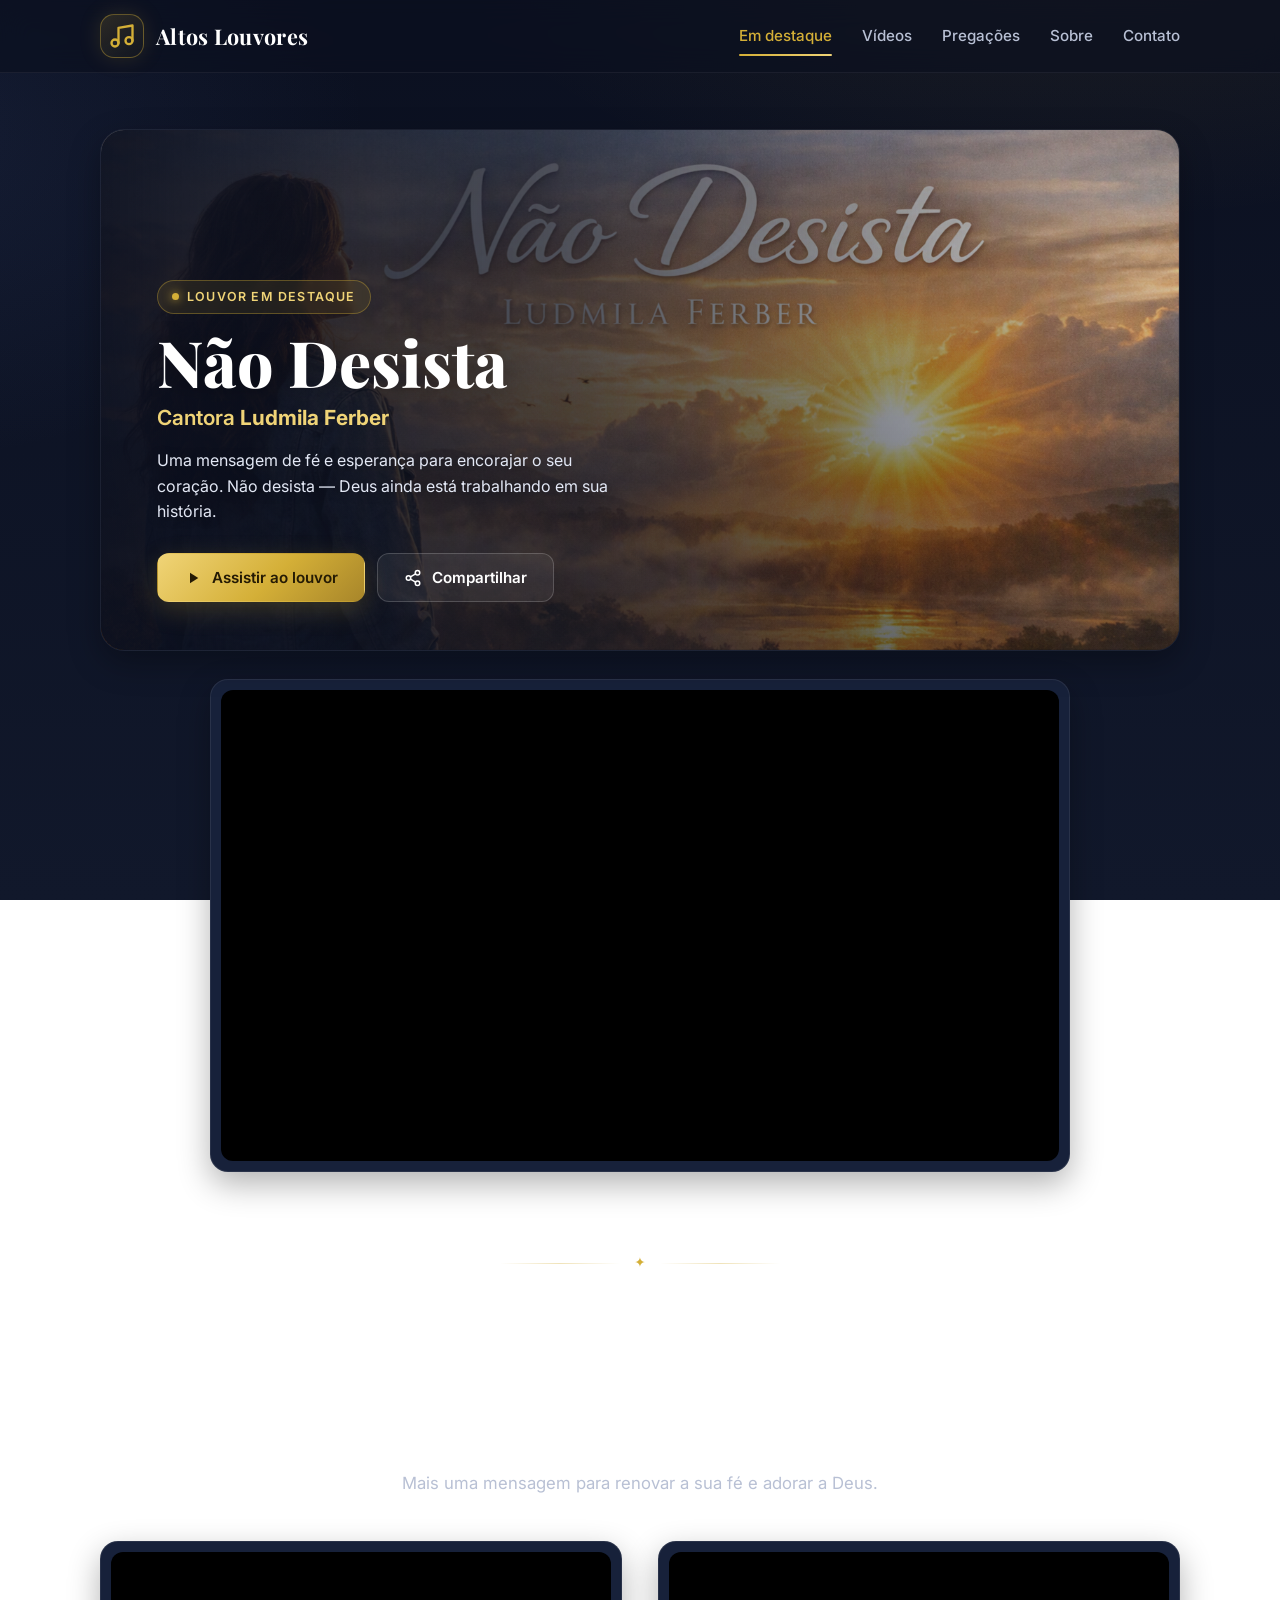
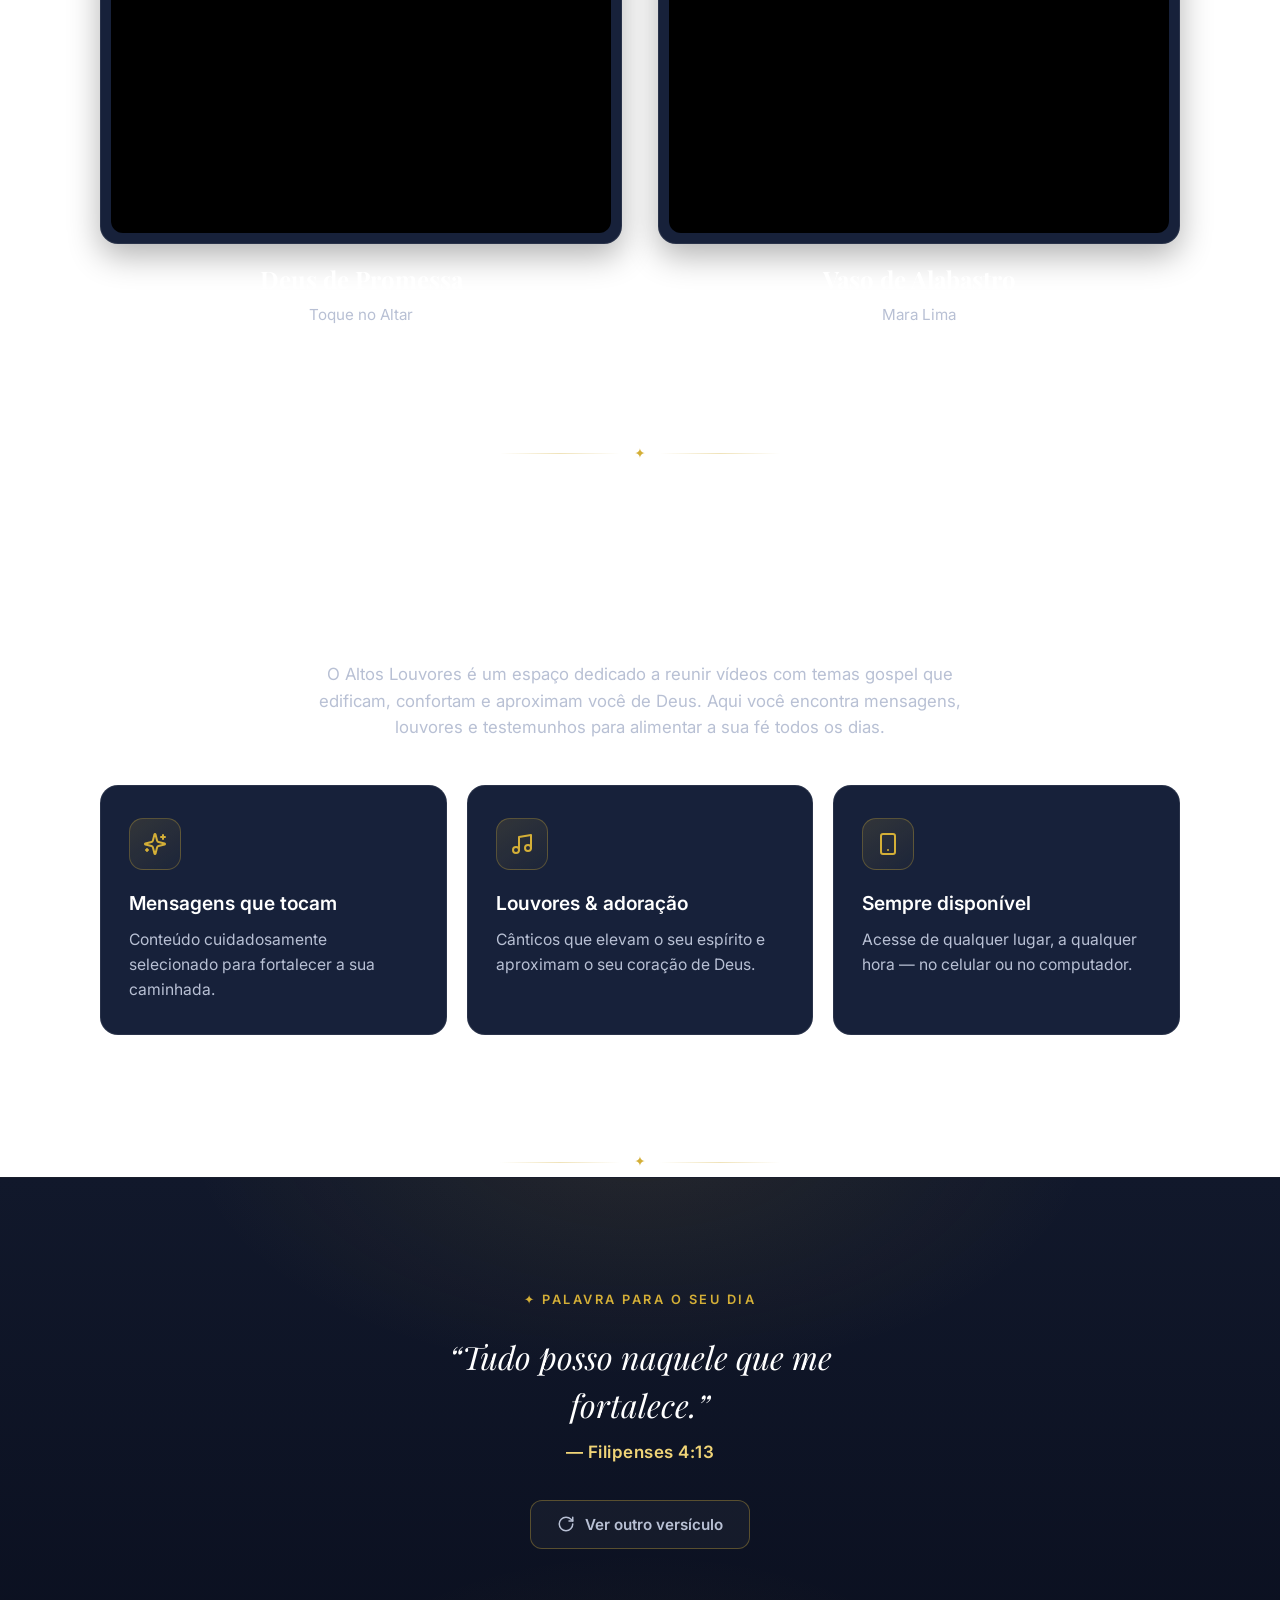
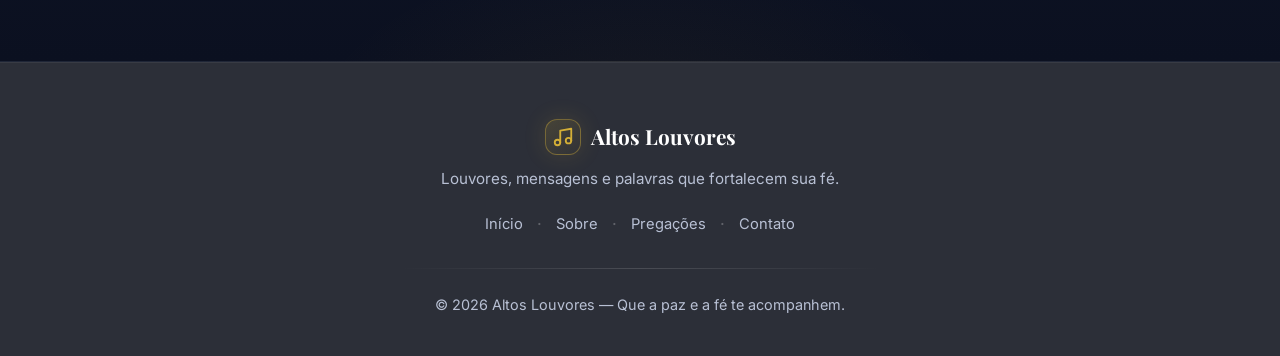
==== commit dae52421: "Adiciona página Pregações com card de download da apresentação Pai Nosso" ====
--- a/index.html
+++ b/index.html
@@ -42,6 +42,7 @@
       <nav class="main-nav" aria-label="Navegação principal">
         <a href="#destaque">Em destaque</a>
         <a href="#videos">Vídeos</a>
+        <a href="pregacoes.html">Pregações</a>
         <a href="#sobre">Sobre</a>
         <a href="#contato">Contato</a>
       </nav>
@@ -57,6 +58,7 @@
     <nav class="mobile-nav" id="mobileNav" aria-label="Navegação mobile" hidden>
       <a href="#destaque">Em destaque</a>
       <a href="#videos">Vídeos</a>
+      <a href="pregacoes.html">Pregações</a>
       <a href="#sobre">Sobre</a>
       <a href="#contato">Contato</a>
     </nav>
@@ -245,6 +247,8 @@
         <span aria-hidden="true">·</span>
         <a href="#sobre">Sobre</a>
         <span aria-hidden="true">·</span>
+        <a href="pregacoes.html">Pregações</a>
+        <span aria-hidden="true">·</span>
         <a href="#contato">Contato</a>
       </nav>
       <div class="footer-divider" aria-hidden="true"></div>
--- a/css/styles.css
+++ b/css/styles.css
@@ -606,6 +606,102 @@
 }
 
 /* ==========================================================================
+   Pregações — grid de cards
+   ========================================================================== */
+.pregacoes-hero {
+  padding: 40px 0 20px;
+  text-align: center;
+}
+.pregacoes-hero-title {
+  font-family: var(--font-display);
+  font-weight: 700;
+  font-size: clamp(2rem, 5vw, 2.5rem);
+  margin: 0 0 12px;
+}
+.pregacoes-hero-lead {
+  color: var(--text-muted);
+  max-width: 60ch;
+  margin: 0 auto 44px;
+  font-size: 1.05rem;
+}
+
+.pregacoes-grid {
+  display: grid;
+  gap: 28px;
+  grid-template-columns: 1fr;
+}
+
+.pregacao-card {
+  position: relative;
+  background: var(--surface);
+  border: 1px solid rgba(255, 255, 255, 0.08);
+  border-radius: var(--radius);
+  padding: 32px 28px 28px;
+  height: 100%;
+  display: flex;
+  flex-direction: column;
+  transition: transform 0.25s ease, border-color 0.25s ease, box-shadow 0.25s ease;
+}
+.pregacao-card:hover {
+  transform: translateY(-4px);
+  border-color: rgba(212, 175, 55, 0.45);
+  box-shadow: 0 14px 34px rgba(0, 0, 0, 0.30);
+}
+
+.pregacao-icon {
+  display: inline-grid;
+  place-items: center;
+  width: 52px;
+  height: 52px;
+  border-radius: 14px;
+  background: linear-gradient(145deg, rgba(212, 175, 55, 0.14), rgba(212, 175, 55, 0.03));
+  border: 1px solid rgba(212, 175, 55, 0.30);
+  color: var(--gold);
+  margin-bottom: 18px;
+  transition: transform 0.25s ease, color 0.25s ease;
+}
+.pregacao-card:hover .pregacao-icon {
+  transform: scale(1.06);
+  color: var(--gold-soft);
+}
+
+.pregacao-badge {
+  position: absolute;
+  top: 16px;
+  right: 16px;
+  display: inline-flex;
+  align-items: center;
+  padding: 4px 12px;
+  font-size: 0.72rem;
+  font-weight: 600;
+  letter-spacing: 0.8px;
+  text-transform: uppercase;
+  color: var(--gold-soft);
+  background: rgba(212, 175, 55, 0.10);
+  border: 1px solid rgba(212, 175, 55, 0.30);
+  border-radius: 999px;
+}
+
+.pregacao-card h3 {
+  font-family: var(--font-display);
+  font-weight: 700;
+  font-size: clamp(1.15rem, 3.5vw, 1.35rem);
+  margin: 0 0 12px;
+}
+
+.pregacao-card p {
+  color: var(--text-muted);
+  font-size: 0.98rem;
+  line-height: 1.65;
+  margin: 0 0 24px;
+  flex-grow: 1;
+}
+
+.pregacao-download {
+  align-self: flex-start;
+}
+
+/* ==========================================================================
    Responsividade — Tablet (>= 640px)
    ========================================================================== */
 @media (min-width: 640px) {
@@ -613,6 +709,7 @@
   .section { padding: 80px 0; }
   .features { grid-template-columns: repeat(2, 1fr); }
   .videos-grid { grid-template-columns: repeat(2, 1fr); gap: 28px; }
+  .pregacoes-grid { grid-template-columns: repeat(2, 1fr); }
 }
 
 /* ==========================================================================
@@ -635,6 +732,7 @@
   .features { grid-template-columns: repeat(3, 1fr); }
   .section { padding: 112px 0; }
   .videos-grid { gap: 36px; }
+  .pregacoes-grid { grid-template-columns: repeat(3, 1fr); }
 }
 
 /* Reduzir animações para quem prefere menos movimento */
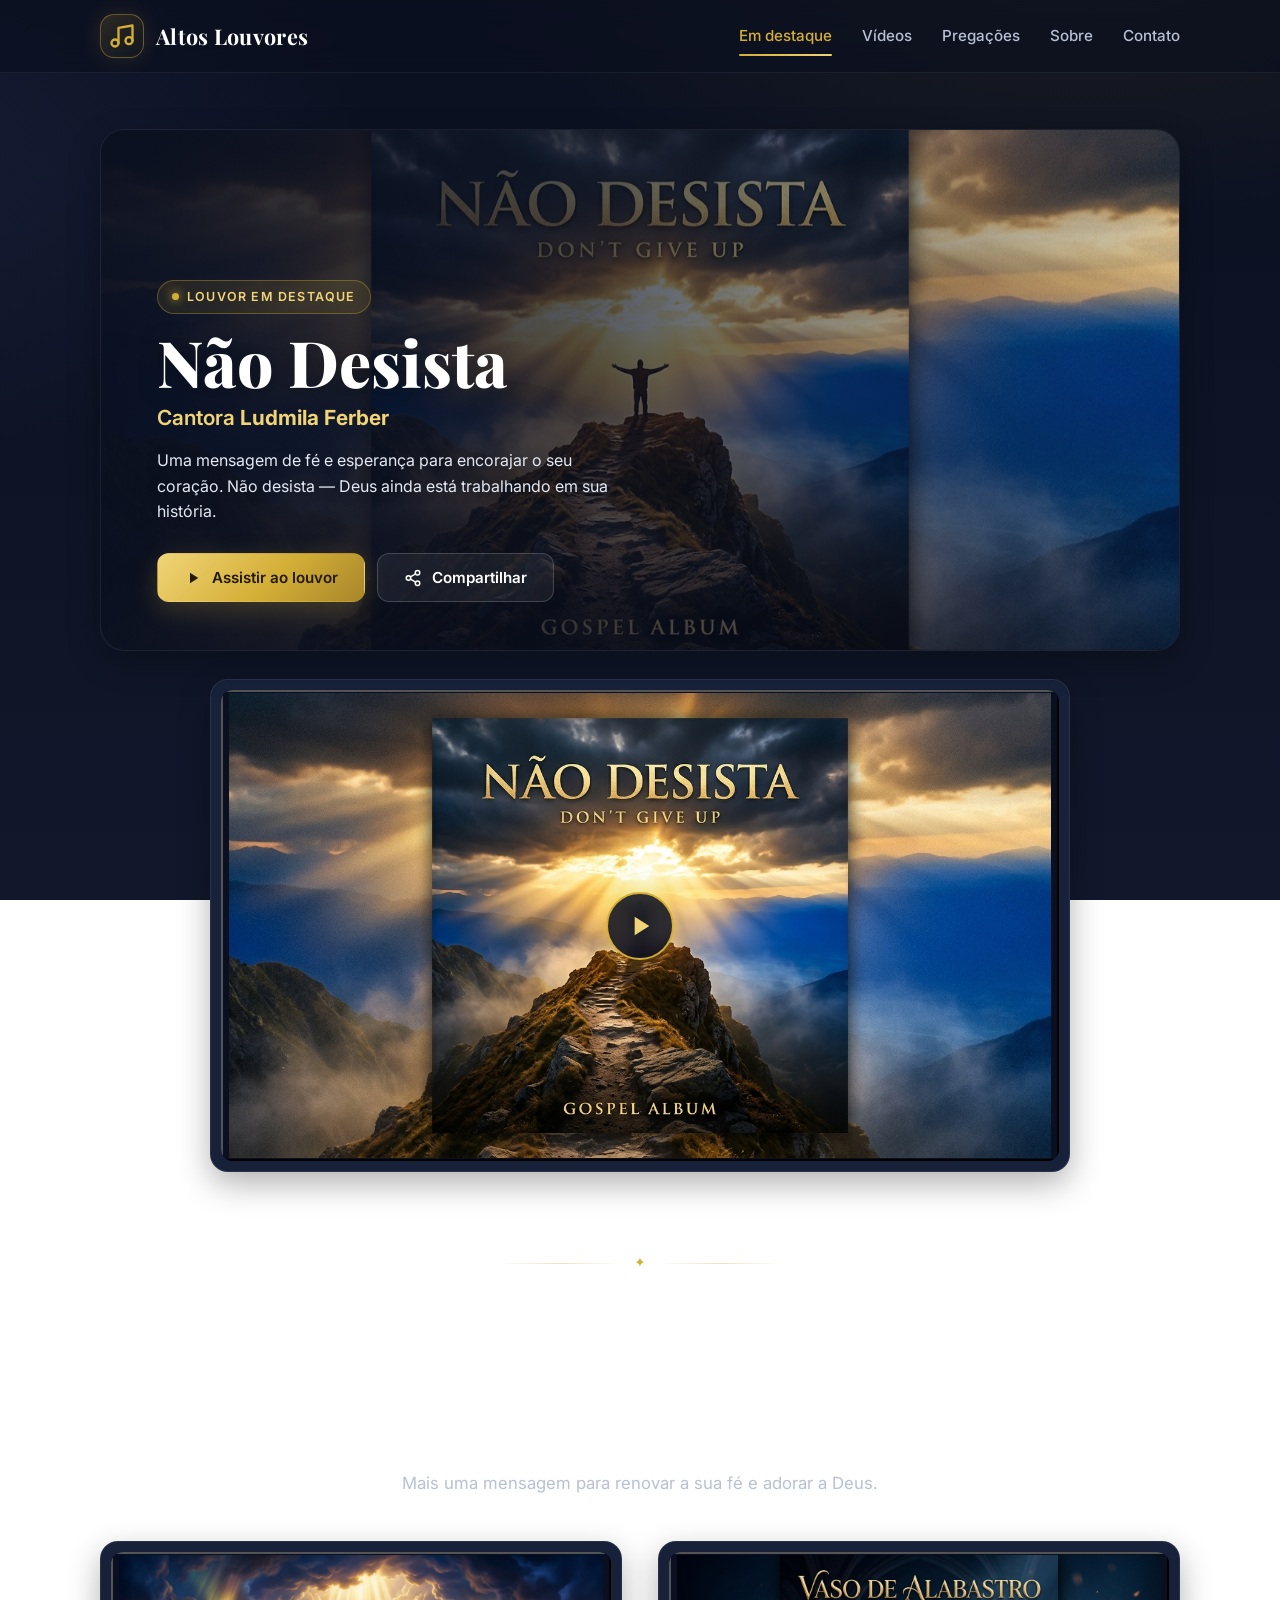
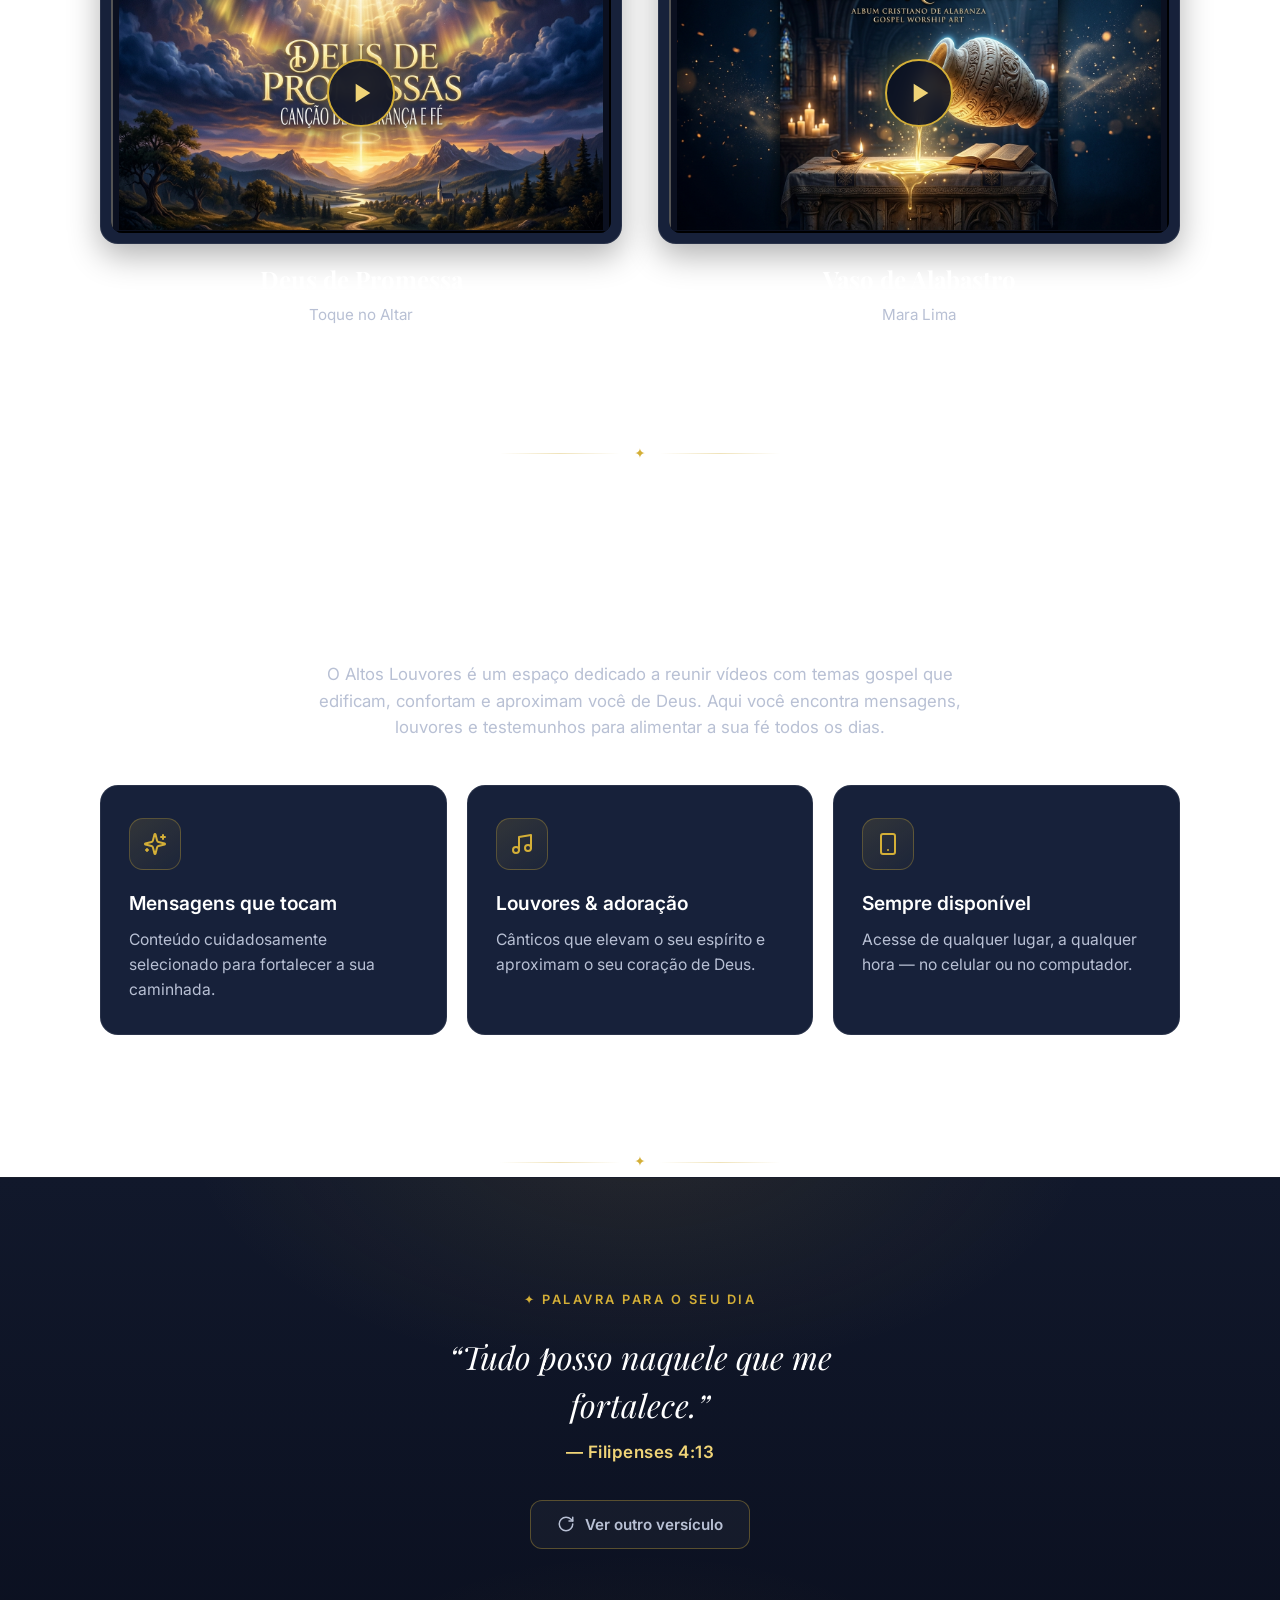
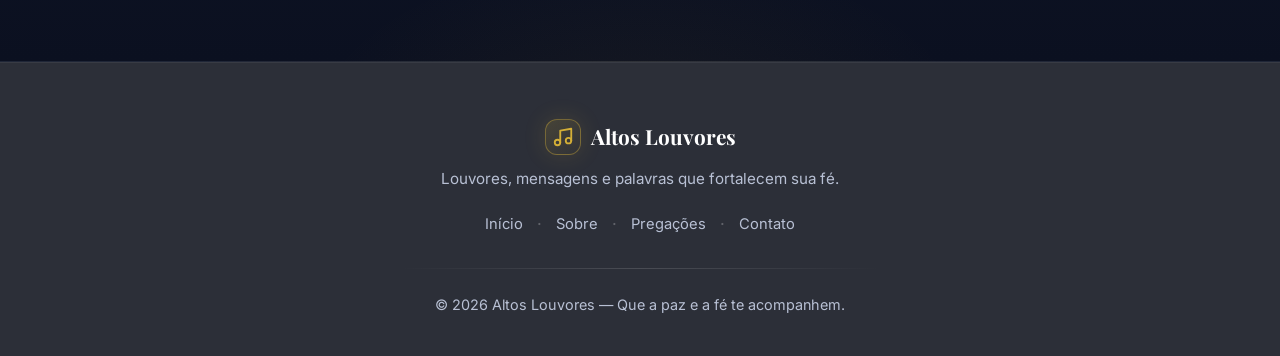
==== commit 6a13b78c: "Adiciona capas personalizadas e interativas aos vídeos de louvores" ====
--- a/index.html
+++ b/index.html
@@ -107,13 +107,24 @@
                 id="mainVideo"
                 width="891"
                 height="668"
-                src="https://www.youtube.com/embed/5sr2MvvSLVI"
+                src="https://www.youtube.com/embed/5sr2MvvSLVI?enablejsapi=1"
                 title="Ludmila Ferber - Não Desista"
                 frameborder="0"
                 allow="accelerometer; autoplay; clipboard-write; encrypted-media; gyroscope; picture-in-picture; web-share"
                 referrerpolicy="strict-origin-when-cross-origin"
                 allowfullscreen
               ></iframe>
+              <button class="video-cover" data-target="mainVideo" type="button" aria-label="Reproduzir vídeo: Não Desista - Ludmila Ferber">
+                <img
+                  class="cover-image"
+                  src="assets/images/capa-nao-desista.jpg"
+                  alt="Capa do louvor Não Desista - Ludmila Ferber"
+                  loading="eager"
+                />
+                <span class="play-overlay-btn" aria-hidden="true">
+                  <svg viewBox="0 0 24 24" width="32" height="32" fill="currentColor"><path d="M8 5v14l11-7z"/></svg>
+                </span>
+              </button>
             </div>
           </div>
         </div>
@@ -138,13 +149,24 @@
                   id="videoDeusPromessa"
                   width="1059"
                   height="595"
-                  src="https://www.youtube.com/embed/s74NutG8K5c"
+                  src="https://www.youtube.com/embed/s74NutG8K5c?enablejsapi=1"
                   title="Deus de Promessas - Toque no Altar - Letra"
                   frameborder="0"
                   allow="accelerometer; autoplay; clipboard-write; encrypted-media; gyroscope; picture-in-picture; web-share"
                   referrerpolicy="strict-origin-when-cross-origin"
                   allowfullscreen
                 ></iframe>
+                <button class="video-cover" data-target="videoDeusPromessa" type="button" aria-label="Reproduzir vídeo: Deus de Promessa - Toque no Altar">
+                  <img
+                    class="cover-image"
+                    src="assets/images/capa-deus-de-promessa.jpg"
+                    alt="Capa do louvor Deus de Promessa - Toque no Altar"
+                    loading="lazy"
+                  />
+                  <span class="play-overlay-btn" aria-hidden="true">
+                    <svg viewBox="0 0 24 24" width="32" height="32" fill="currentColor"><path d="M8 5v14l11-7z"/></svg>
+                  </span>
+                </button>
               </div>
             </div>
             <div class="video-meta">
@@ -160,13 +182,24 @@
                   id="videoVasoAlabastro"
                   width="1059"
                   height="595"
-                  src="https://www.youtube.com/embed/dpcqEzB7JmU"
+                  src="https://www.youtube.com/embed/dpcqEzB7JmU?enablejsapi=1"
                   title="Vaso de Alabastro - Mara Lima cantado com letra"
                   frameborder="0"
                   allow="accelerometer; autoplay; clipboard-write; encrypted-media; gyroscope; picture-in-picture; web-share"
                   referrerpolicy="strict-origin-when-cross-origin"
                   allowfullscreen
                 ></iframe>
+                <button class="video-cover" data-target="videoVasoAlabastro" type="button" aria-label="Reproduzir vídeo: Vaso de Alabastro - Mara Lima">
+                  <img
+                    class="cover-image"
+                    src="assets/images/capa-vaso-de-alabastro.jpg"
+                    alt="Capa do louvor Vaso de Alabastro - Mara Lima"
+                    loading="lazy"
+                  />
+                  <span class="play-overlay-btn" aria-hidden="true">
+                    <svg viewBox="0 0 24 24" width="32" height="32" fill="currentColor"><path d="M8 5v14l11-7z"/></svg>
+                  </span>
+                </button>
               </div>
             </div>
             <div class="video-meta">
--- a/css/styles.css
+++ b/css/styles.css
@@ -413,6 +413,58 @@
   height: 100%;
   border: 0;
   display: block;
+}
+
+/* Capa personalizada sobre o player */
+.video-cover {
+  position: absolute;
+  inset: 0;
+  z-index: 5;
+  display: flex;
+  align-items: center;
+  justify-content: center;
+  background: #0b1020;
+  cursor: pointer;
+  overflow: hidden;
+  transition: opacity 0.35s ease, visibility 0.35s ease;
+}
+.video-cover.is-hidden {
+  opacity: 0;
+  visibility: hidden;
+  pointer-events: none;
+}
+.cover-image {
+  width: 100%;
+  height: 100%;
+  object-fit: cover;
+  transition: transform 0.4s ease;
+}
+.video-cover:hover .cover-image {
+  transform: scale(1.03);
+}
+.play-overlay-btn {
+  position: absolute;
+  width: 68px;
+  height: 68px;
+  border-radius: 50%;
+  background: rgba(11, 16, 32, 0.85);
+  backdrop-filter: blur(8px);
+  -webkit-backdrop-filter: blur(8px);
+  border: 2px solid var(--gold);
+  color: var(--gold-soft);
+  display: inline-flex;
+  align-items: center;
+  justify-content: center;
+  box-shadow: 0 0 28px rgba(212, 175, 55, 0.40);
+  transition: transform 0.25s ease, background 0.25s ease, color 0.25s ease, box-shadow 0.25s ease;
+  pointer-events: none;
+}
+.video-cover:hover .play-overlay-btn,
+.video-cover:focus-visible .play-overlay-btn {
+  transform: scale(1.12);
+  background: var(--gold);
+  color: #1a1238;
+  box-shadow: 0 0 38px rgba(212, 175, 55, 0.75);
 }
 
 /* Sobre — features */
